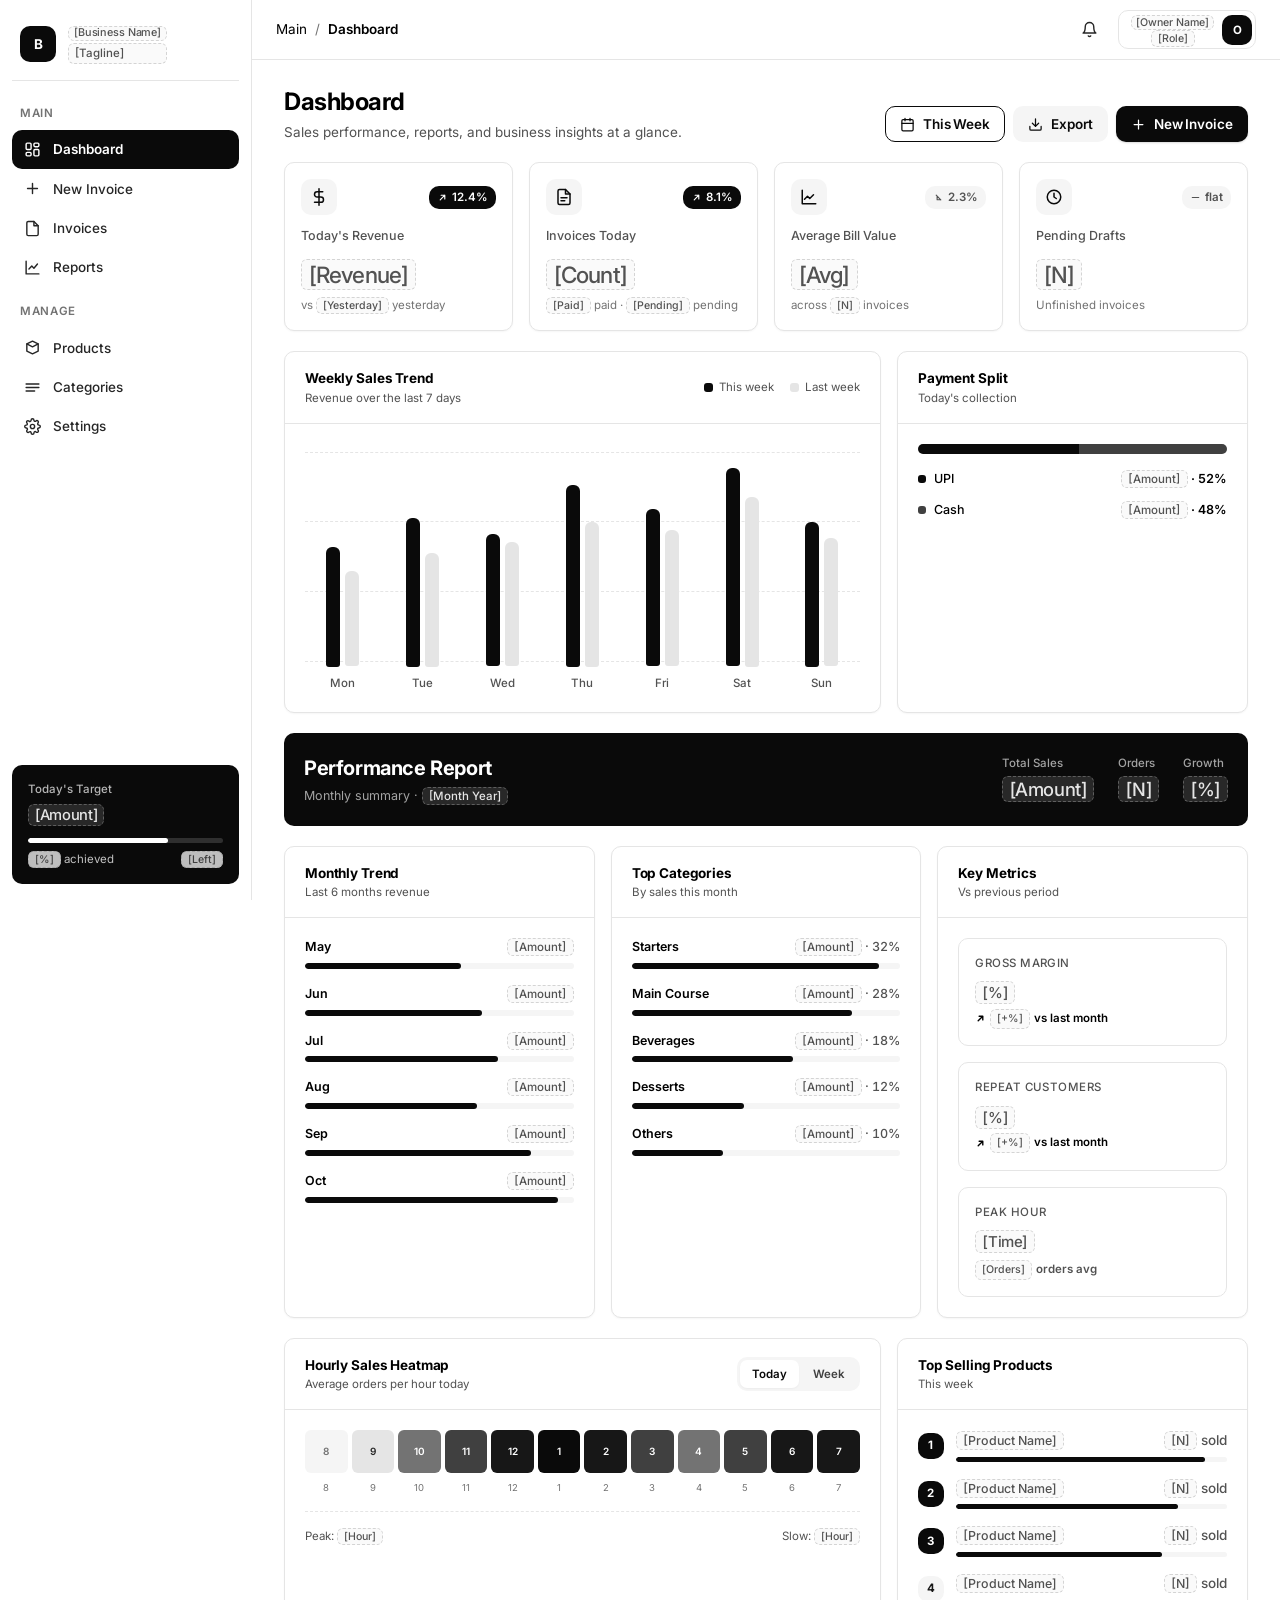
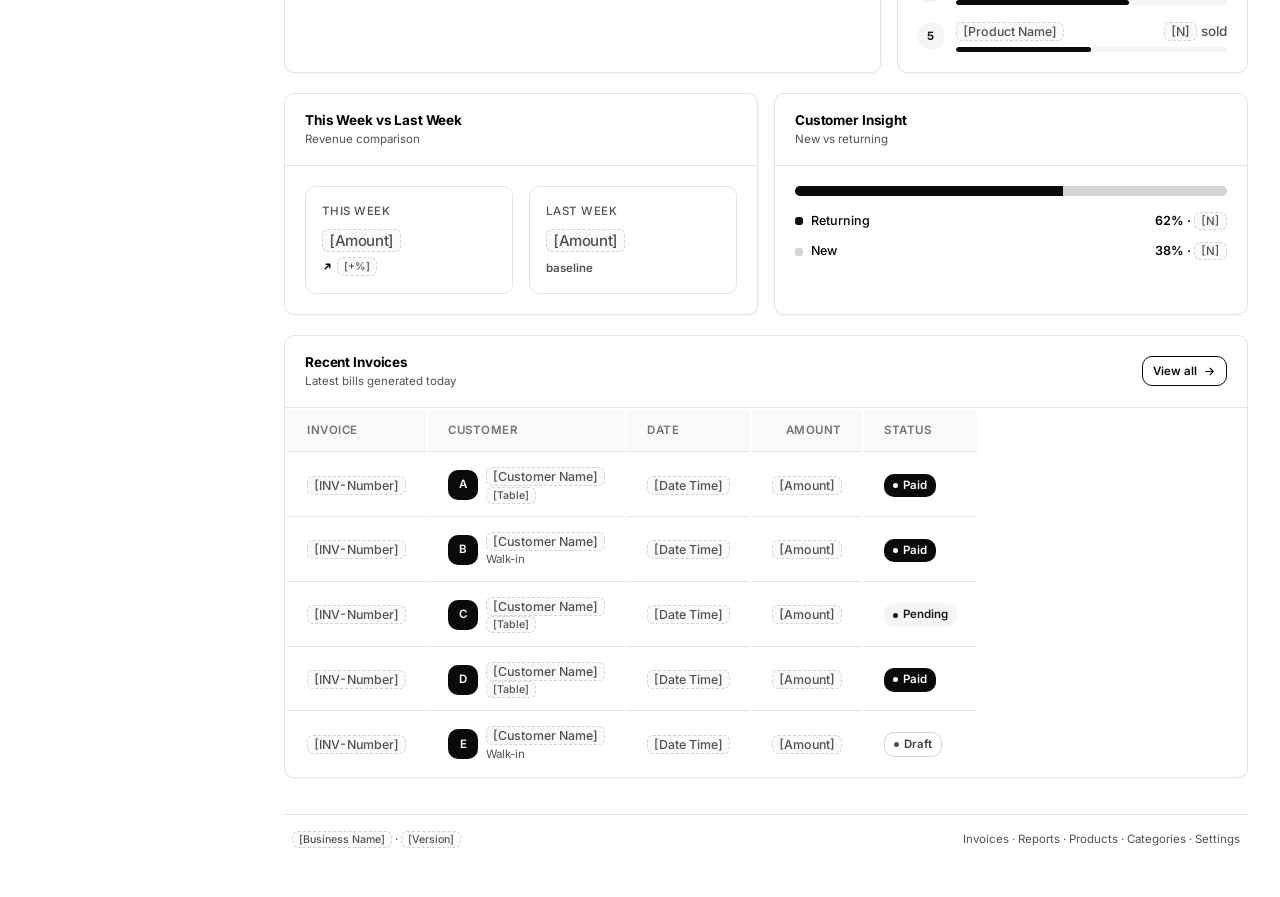
==== index.html @ fd9e8cb3 "Update index.html" ====
<!DOCTYPE html>
<html lang="en">
<head>
  <meta charset="UTF-8" />
  <meta name="viewport" content="width=device-width, initial-scale=1.0" />
  <meta name="theme-color" content="#ffffff" />
  <title>Dashboard | Restaurant Billing</title>

  <link rel="preconnect" href="https://fonts.googleapis.com" />
  <link rel="preconnect" href="https://fonts.gstatic.com" crossorigin />
  <link
    href="https://fonts.googleapis.com/css2?family=Inter:wght@400;500;600;700;800&display=swap"
    rel="stylesheet"
  />
  <link rel="stylesheet" href="style.css" />
</head>
<body>
<div class="app">

  <!-- SIDEBAR -->
  <aside class="sidebar" id="sidebar">
    <div class="brand">
      <div class="brand-mark">B</div>
      <div class="brand-text">
        <h1><span class="ph">[Business Name]</span></h1>
        <span><span class="ph">[Tagline]</span></span>
      </div>
    </div>

    <div class="nav-section">Main</div>

    <a class="nav-item active" aria-current="page" href="index.html">
      <svg viewBox="0 0 24 24" fill="none" stroke="currentColor"
        stroke-width="2" stroke-linecap="round" stroke-linejoin="round">
        <rect x="3" y="3" width="7" height="9" rx="1.5"/>
        <rect x="14" y="3" width="7" height="5" rx="1.5"/>
        <rect x="14" y="12" width="7" height="9" rx="1.5"/>
        <rect x="3" y="16" width="7" height="5" rx="1.5"/>
      </svg>
      Dashboard
    </a>

    <a class="nav-item" href="new-invoice.html">
      <svg viewBox="0 0 24 24" fill="none" stroke="currentColor"
        stroke-width="2" stroke-linecap="round" stroke-linejoin="round">
        <path d="M12 5v14M5 12h14"/>
      </svg>
      New Invoice
    </a>

    <a class="nav-item" href="invoices.html">
      <svg viewBox="0 0 24 24" fill="none" stroke="currentColor"
        stroke-width="2" stroke-linecap="round" stroke-linejoin="round">
        <path d="M14 2H6a2 2 0 0 0-2 2v16a2 2 0 0 0 2 2h12a2 2 0 0 0 2-2V8z"/>
        <path d="M14 2v6h6"/>
      </svg>
      Invoices
    </a>

    <a class="nav-item" href="reports.html">
      <svg viewBox="0 0 24 24" fill="none" stroke="currentColor"
        stroke-width="2" stroke-linecap="round" stroke-linejoin="round">
        <path d="M3 3v18h18"/>
        <path d="M7 14l4-4 3 3 5-6"/>
      </svg>
      Reports
    </a>

    <div class="nav-section">Manage</div>

    <a class="nav-item" href="products.html">
      <svg viewBox="0 0 24 24" fill="none" stroke="currentColor"
        stroke-width="2" stroke-linecap="round" stroke-linejoin="round">
        <path d="M20 7l-8-4-8 4 8 4 8-4z"/>
        <path d="M4 7v10l8 4 8-4V7"/>
      </svg>
      Products
    </a>

    <a class="nav-item" href="categories.html">
      <svg viewBox="0 0 24 24" fill="none" stroke="currentColor"
        stroke-width="2" stroke-linecap="round" stroke-linejoin="round">
        <path d="M3 7h18M3 12h18M3 17h12"/>
      </svg>
      Categories
    </a>

    <a class="nav-item" href="settings.html">
      <svg viewBox="0 0 24 24" fill="none" stroke="currentColor"
        stroke-width="2" stroke-linecap="round" stroke-linejoin="round">
        <circle cx="12" cy="12" r="3"/>
        <path d="M19.4 15a1.65 1.65 0 0 0 .33 1.82l.06.06a2 2 0 1 1-2.83 2.83l-.06-.06a1.65 1.65 0 0 0-1.82-.33 1.65 1.65 0 0 0-1 1.51V21a2 2 0 1 1-4 0v-.09a1.65 1.65 0 0 0-1-1.51 1.65 1.65 0 0 0-1.82.33l-.06.06a2 2 0 1 1-2.83-2.83l.06-.06a1.65 1.65 0 0 0 .33-1.82 1.65 1.65 0 0 0-1.51-1H3a2 2 0 1 1 0-4h.09a1.65 1.65 0 0 0 1.51-1 1.65 1.65 0 0 0-.33-1.82l-.06-.06a2 2 0 1 1 2.83-2.83l.06.06a1.65 1.65 0 0 0 1.82.33h.09a1.65 1.65 0 0 0 1-1.51V3a2 2 0 1 1 4 0v.09a1.65 1.65 0 0 0 1 1.51 1.65 1.65 0 0 0 1.82-.33l.06-.06a2 2 0 1 1 2.83 2.83l.06.06a1.65 1.65 0 0 0-.33 1.82v.09a1.65 1.65 0 0 0 1.51 1H21a2 2 0 1 1 0 4h-.09a1.65 1.65 0 0 0-1.51 1z"/>
      </svg>
      Settings
    </a>

    <div class="sidebar-footer">
      <div class="target-card">
        <div class="label">Today's Target</div>
        <div class="value"><span class="ph">[Amount]</span></div>
        <div class="target-track">
          <div class="target-fill"></div>
        </div>
        <div class="target-meta">
          <span><span class="ph">[%]</span> achieved</span>
          <span><span class="ph">[Left]</span></span>
        </div>
      </div>
    </div>
  </aside>

  <div class="overlay" id="overlay"></div>

  <!-- MAIN -->
  <div class="main">

    <!-- TOPBAR -->
    <header class="topbar">
      <button class="menu-btn" id="menuBtn" aria-label="Open menu">
        <svg viewBox="0 0 24 24" fill="none" stroke="currentColor"
          stroke-width="2" stroke-linecap="round">
          <path d="M3 6h18M3 12h18M3 18h18"/>
        </svg>
      </button>

      <div class="crumbs">
        <span>Main</span>
        <span class="sep">/</span>
        <span class="current">Dashboard</span>
      </div>

      <div class="topbar-right">
        <button class="btn-icon" aria-label="Notifications">
          <svg viewBox="0 0 24 24" fill="none" stroke="currentColor"
            stroke-width="2" stroke-linecap="round" stroke-linejoin="round">
            <path d="M18 8A6 6 0 0 0 6 8c0 7-3 9-3 9h18s-3-2-3-9"/>
            <path d="M13.7 21a2 2 0 0 1-3.4 0"/>
          </svg>
        </button>

        <button class="profile">
          <div>
            <div class="name"><span class="ph">[Owner Name]</span></div>
            <div class="role"><span class="ph">[Role]</span></div>
          </div>
          <div class="avatar">O</div>
        </button>
      </div>
    </header>

    <main class="content">

      <!-- PAGE HEADING -->
      <div class="page-head">
        <div>
          <h2>Dashboard</h2>
          <p>Sales performance, reports, and business insights at a glance.</p>
        </div>

        <div class="page-actions">
          <button class="btn btn-outline" type="button">
            <svg viewBox="0 0 24 24" fill="none" stroke="currentColor"
              stroke-width="2" stroke-linecap="round" stroke-linejoin="round">
              <rect x="3" y="4" width="18" height="18" rx="2"/>
              <path d="M16 2v4M8 2v4M3 10h18"/>
            </svg>
            This Week
          </button>

          <button class="btn btn-soft" type="button">
            <svg viewBox="0 0 24 24" fill="none" stroke="currentColor"
              stroke-width="2" stroke-linecap="round" stroke-linejoin="round">
              <path d="M21 15v4a2 2 0 0 1-2 2H5a2 2 0 0 1-2-2v-4"/>
              <path d="M7 10l5 5 5-5M12 15V3"/>
            </svg>
            Export
          </button>

          <a class="btn btn-primary" href="new-invoice.html">
            <svg viewBox="0 0 24 24" fill="none" stroke="currentColor"
              stroke-width="2" stroke-linecap="round" stroke-linejoin="round">
              <path d="M12 5v14M5 12h14"/>
            </svg>
            New Invoice
          </a>
        </div>
      </div>

      <!-- KPI CARDS -->
      <section class="kpis">

        <div class="kpi">
          <div class="kpi-top">
            <div class="kpi-icon">
              <svg viewBox="0 0 24 24" fill="none" stroke="currentColor"
                stroke-width="2" stroke-linecap="round" stroke-linejoin="round">
                <path d="M12 1v22M17 5H9.5a3.5 3.5 0 0 0 0 7h5a3.5 3.5 0 0 1 0 7H6"/>
              </svg>
            </div>
            <span class="kpi-trend up">
              <svg viewBox="0 0 24 24" fill="none" stroke="currentColor"
                stroke-width="2.5" stroke-linecap="round" stroke-linejoin="round">
                <path d="M7 17L17 7M9 7h8v8"/>
              </svg>
              12.4%
            </span>
          </div>
          <div class="kpi-label">Today's Revenue</div>
          <div class="kpi-value"><span class="ph">[Revenue]</span></div>
          <div class="kpi-sub">vs <span class="ph">[Yesterday]</span> yesterday</div>
        </div>

        <div class="kpi">
          <div class="kpi-top">
            <div class="kpi-icon">
              <svg viewBox="0 0 24 24" fill="none" stroke="currentColor"
                stroke-width="2" stroke-linecap="round" stroke-linejoin="round">
                <path d="M14 2H6a2 2 0 0 0-2 2v16a2 2 0 0 0 2 2h12a2 2 0 0 0 2-2V8z"/>
                <path d="M14 2v6h6M8 13h8M8 17h5"/>
              </svg>
            </div>
            <span class="kpi-trend up">
              <svg viewBox="0 0 24 24" fill="none" stroke="currentColor"
                stroke-width="2.5" stroke-linecap="round" stroke-linejoin="round">
                <path d="M7 17L17 7M9 7h8v8"/>
              </svg>
              8.1%
            </span>
          </div>
          <div class="kpi-label">Invoices Today</div>
          <div class="kpi-value"><span class="ph">[Count]</span></div>
          <div class="kpi-sub">
            <span class="ph">[Paid]</span> paid ·
            <span class="ph">[Pending]</span> pending
          </div>
        </div>

        <div class="kpi">
          <div class="kpi-top">
            <div class="kpi-icon">
              <svg viewBox="0 0 24 24" fill="none" stroke="currentColor"
                stroke-width="2" stroke-linecap="round" stroke-linejoin="round">
                <path d="M3 3v18h18"/>
                <path d="M18 9l-5 5-3-3-4 4"/>
              </svg>
            </div>
            <span class="kpi-trend down">
              <svg viewBox="0 0 24 24" fill="none" stroke="currentColor"
                stroke-width="2.5" stroke-linecap="round" stroke-linejoin="round">
                <path d="M7 7l10 10M17 17H9v-8"/>
              </svg>
              2.3%
            </span>
          </div>
          <div class="kpi-label">Average Bill Value</div>
          <div class="kpi-value"><span class="ph">[Avg]</span></div>
          <div class="kpi-sub">across <span class="ph">[N]</span> invoices</div>
        </div>

        <div class="kpi">
          <div class="kpi-top">
            <div class="kpi-icon">
              <svg viewBox="0 0 24 24" fill="none" stroke="currentColor"
                stroke-width="2" stroke-linecap="round" stroke-linejoin="round">
                <circle cx="12" cy="12" r="9"/>
                <path d="M12 7v5l3 2"/>
              </svg>
            </div>
            <span class="kpi-trend flat">
              <svg viewBox="0 0 24 24" fill="none" stroke="currentColor"
                stroke-width="2.5" stroke-linecap="round" stroke-linejoin="round">
                <path d="M5 12h14"/>
              </svg>
              flat
            </span>
          </div>
          <div class="kpi-label">Pending Drafts</div>
          <div class="kpi-value"><span class="ph">[N]</span></div>
          <div class="kpi-sub">Unfinished invoices</div>
        </div>

      </section>

      <!-- WEEKLY SALES AND PAYMENT SPLIT -->
      <section class="row-2">

        <div class="card">
          <div class="card-head">
            <div>
              <h3>Weekly Sales Trend</h3>
              <p>Revenue over the last 7 days</p>
            </div>
            <div class="chart-legend">
              <span class="legend-dot cur"><i></i> This week</span>
              <span class="legend-dot prev"><i></i> Last week</span>
            </div>
          </div>

          <div class="card-body">
            <div class="chart">
              <div class="chart-grid">
                <span></span><span></span><span></span><span></span>
              </div>

              <div class="chart-col">
                <div class="chart-bars">
                  <div class="bar" style="height:58%" data-tip="Mon · [amount]"></div>
                  <div class="bar prev" style="height:46%" data-tip="Mon · [amount]"></div>
                </div>
                <div class="chart-day">Mon</div>
              </div>

              <div class="chart-col">
                <div class="chart-bars">
                  <div class="bar" style="height:72%" data-tip="Tue · [amount]"></div>
                  <div class="bar prev" style="height:55%" data-tip="Tue · [amount]"></div>
                </div>
                <div class="chart-day">Tue</div>
              </div>

              <div class="chart-col">
                <div class="chart-bars">
                  <div class="bar" style="height:64%" data-tip="Wed · [amount]"></div>
                  <div class="bar prev" style="height:60%" data-tip="Wed · [amount]"></div>
                </div>
                <div class="chart-day">Wed</div>
              </div>

              <div class="chart-col">
                <div class="chart-bars">
                  <div class="bar" style="height:88%" data-tip="Thu · [amount]"></div>
                  <div class="bar prev" style="height:70%" data-tip="Thu · [amount]"></div>
                </div>
                <div class="chart-day">Thu</div>
              </div>

              <div class="chart-col">
                <div class="chart-bars">
                  <div class="bar" style="height:76%" data-tip="Fri · [amount]"></div>
                  <div class="bar prev" style="height:66%" data-tip="Fri · [amount]"></div>
                </div>
                <div class="chart-day">Fri</div>
              </div>

              <div class="chart-col">
                <div class="chart-bars">
                  <div class="bar" style="height:96%" data-tip="Sat · [amount]"></div>
                  <div class="bar prev" style="height:82%" data-tip="Sat · [amount]"></div>
                </div>
                <div class="chart-day">Sat</div>
              </div>

              <div class="chart-col">
                <div class="chart-bars">
                  <div class="bar" style="height:70%" data-tip="Sun · [amount]"></div>
                  <div class="bar prev" style="height:62%" data-tip="Sun · [amount]"></div>
                </div>
                <div class="chart-day">Sun</div>
              </div>
            </div>
          </div>
        </div>

        <div class="card">
          <div class="card-head">
            <div>
              <h3>Payment Split</h3>
              <p>Today's collection</p>
            </div>
          </div>

          <div class="card-body">
            <div class="split-bar">
              <div class="split-seg s1" style="width:52%"></div>
              <div class="split-seg s2" style="width:48%"></div>
            </div>

            <div class="split-legend">
              <div class="split-legend-item">
                <div class="sl-left">
                  <span class="sl-dot s1"></span>
                  <span class="sl-name">UPI</span>
                </div>
                <span class="sl-val"><span class="ph">[Amount]</span> · 52%</span>
              </div>

              <div class="split-legend-item">
                <div class="sl-left">
                  <span class="sl-dot s2"></span>
                  <span class="sl-name">Cash</span>
                </div>
                <span class="sl-val"><span class="ph">[Amount]</span> · 48%</span>
              </div>
            </div>
          </div>
        </div>

      </section>

      <!-- PERFORMANCE REPORT -->
      <section class="report-hero">
        <div class="rh-text">
          <h3>Performance Report</h3>
          <p>
            Monthly summary ·
            <span class="ph"
              style="background:rgba(255,255,255,0.12);color:#E5E5E5;border-color:rgba(255,255,255,0.25);">
              [Month Year]
            </span>
          </p>
        </div>

        <div class="rh-stats">
          <div class="rh-stat">
            <div class="rs-label">Total Sales</div>
            <div class="rs-value"><span class="ph">[Amount]</span></div>
          </div>
          <div class="rh-stat">
            <div class="rs-label">Orders</div>
            <div class="rs-value"><span class="ph">[N]</span></div>
          </div>
          <div class="rh-stat">
            <div class="rs-label">Growth</div>
            <div class="rs-value"><span class="ph">[%]</span></div>
          </div>
        </div>
      </section>

      <!-- REPORTS AND ANALYTICS -->
      <section class="row-3">

        <!-- Monthly Trend -->
        <div class="card">
          <div class="card-head">
            <div>
              <h3>Monthly Trend</h3>
              <p>Last 6 months revenue</p>
            </div>
          </div>

          <div class="card-body">
            <div class="cat-list">
              <div class="cat-item">
                <div class="cat-row">
                  <span class="cat-name">May</span>
                  <span class="cat-val"><span class="ph">[Amount]</span></span>
                </div>
                <div class="cat-track"><div class="cat-fill" style="width:58%"></div></div>
              </div>

              <div class="cat-item">
                <div class="cat-row">
                  <span class="cat-name">Jun</span>
                  <span class="cat-val"><span class="ph">[Amount]</span></span>
                </div>
                <div class="cat-track"><div class="cat-fill" style="width:66%"></div></div>
              </div>

              <div class="cat-item">
                <div class="cat-row">
                  <span class="cat-name">Jul</span>
                  <span class="cat-val"><span class="ph">[Amount]</span></span>
                </div>
                <div class="cat-track"><div class="cat-fill" style="width:72%"></div></div>
              </div>

              <div class="cat-item">
                <div class="cat-row">
                  <span class="cat-name">Aug</span>
                  <span class="cat-val"><span class="ph">[Amount]</span></span>
                </div>
                <div class="cat-track"><div class="cat-fill" style="width:64%"></div></div>
              </div>

              <div class="cat-item">
                <div class="cat-row">
                  <span class="cat-name">Sep</span>
                  <span class="cat-val"><span class="ph">[Amount]</span></span>
                </div>
                <div class="cat-track"><div class="cat-fill" style="width:84%"></div></div>
              </div>

              <div class="cat-item">
                <div class="cat-row">
                  <span class="cat-name">Oct</span>
                  <span class="cat-val"><span class="ph">[Amount]</span></span>
                </div>
                <div class="cat-track"><div class="cat-fill" style="width:94%"></div></div>
              </div>
            </div>
          </div>
        </div>

        <!-- Top Categories -->
        <div class="card">
          <div class="card-head">
            <div>
              <h3>Top Categories</h3>
              <p>By sales this month</p>
            </div>
          </div>

          <div class="card-body">
            <div class="cat-list">
              <div class="cat-item">
                <div class="cat-row">
                  <span class="cat-name">Starters</span>
                  <span class="cat-val"><span class="ph">[Amount]</span> · 32%</span>
                </div>
                <div class="cat-track"><div class="cat-fill" style="width:92%"></div></div>
              </div>

              <div class="cat-item">
                <div class="cat-row">
                  <span class="cat-name">Main Course</span>
                  <span class="cat-val"><span class="ph">[Amount]</span> · 28%</span>
                </div>
                <div class="cat-track"><div class="cat-fill" style="width:82%"></div></div>
              </div>

              <div class="cat-item">
                <div class="cat-row">
                  <span class="cat-name">Beverages</span>
                  <span class="cat-val"><span class="ph">[Amount]</span> · 18%</span>
                </div>
                <div class="cat-track"><div class="cat-fill" style="width:60%"></div></div>
              </div>

              <div class="cat-item">
                <div class="cat-row">
                  <span class="cat-name">Desserts</span>
                  <span class="cat-val"><span class="ph">[Amount]</span> · 12%</span>
                </div>
                <div class="cat-track"><div class="cat-fill" style="width:42%"></div></div>
              </div>

              <div class="cat-item">
                <div class="cat-row">
                  <span class="cat-name">Others</span>
                  <span class="cat-val"><span class="ph">[Amount]</span> · 10%</span>
                </div>
                <div class="cat-track"><div class="cat-fill" style="width:34%"></div></div>
              </div>
            </div>
          </div>
        </div>

        <!-- Key Metrics -->
        <div class="card">
          <div class="card-head">
            <div>
              <h3>Key Metrics</h3>
              <p>Vs previous period</p>
            </div>
          </div>

          <div class="card-body">
            <div class="metric-grid" style="grid-template-columns: 1fr;">

              <div class="metric">
                <div class="metric-label">Gross Margin</div>
                <div class="metric-value"><span class="ph">[%]</span></div>
                <div class="metric-delta up">
                  <svg viewBox="0 0 24 24" fill="none" stroke="currentColor"
                    stroke-width="3" stroke-linecap="round" stroke-linejoin="round">
                    <path d="M7 17L17 7M9 7h8v8"/>
                  </svg>
                  <span class="ph">[+%]</span> vs last month
                </div>
              </div>

              <div class="metric">
                <div class="metric-label">Repeat Customers</div>
                <div class="metric-value"><span class="ph">[%]</span></div>
                <div class="metric-delta up">
                  <svg viewBox="0 0 24 24" fill="none" stroke="currentColor"
                    stroke-width="3" stroke-linecap="round" stroke-linejoin="round">
                    <path d="M7 17L17 7M9 7h8v8"/>
                  </svg>
                  <span class="ph">[+%]</span> vs last month
                </div>
              </div>

              <div class="metric">
                <div class="metric-label">Peak Hour</div>
                <div class="metric-value"><span class="ph">[Time]</span></div>
                <div class="metric-delta">
                  <span class="ph">[Orders]</span> orders avg
                </div>
              </div>

            </div>
          </div>
        </div>

      </section>

      <!-- HOURLY HEATMAP AND TOP PRODUCTS -->
      <section class="row-2">

        <div class="card">
          <div class="card-head">
            <div>
              <h3>Hourly Sales Heatmap</h3>
              <p>Average orders per hour today</p>
            </div>
            <div class="report-tabs">
              <button class="report-tab active" type="button">Today</button>
              <button class="report-tab" type="button">Week</button>
            </div>
          </div>

          <div class="card-body">
            <div class="hourly">
              <div class="hour-cell" title="8 AM">8</div>
              <div class="hour-cell level-1" title="9 AM">9</div>
              <div class="hour-cell level-2" title="10 AM">10</div>
              <div class="hour-cell level-3" title="11 AM">11</div>
              <div class="hour-cell level-4" title="12 PM">12</div>
              <div class="hour-cell level-5" title="1 PM">1</div>
              <div class="hour-cell level-4" title="2 PM">2</div>
              <div class="hour-cell level-3" title="3 PM">3</div>
              <div class="hour-cell level-2" title="4 PM">4</div>
              <div class="hour-cell level-3" title="5 PM">5</div>
              <div class="hour-cell level-4" title="6 PM">6</div>
              <div class="hour-cell level-4" title="7 PM">7</div>
            </div>

            <div class="hour-labels">
              <span>8</span><span>9</span><span>10</span><span>11</span>
              <span>12</span><span>1</span><span>2</span><span>3</span>
              <span>4</span><span>5</span><span>6</span><span>7</span>
            </div>

            <div style="margin-top: var(--space-4); padding-top: var(--space-4); border-top: 1px dashed var(--border); display: flex; justify-content: space-between; align-items: center; font-size: var(--fs-xs); color: var(--text-muted);">
              <span>Peak: <strong style="color: var(--text);"><span class="ph">[Hour]</span></strong></span>
              <span>Slow: <strong style="color: var(--text);"><span class="ph">[Hour]</span></strong></span>
            </div>
          </div>
        </div>

        <div class="card">
          <div class="card-head">
            <div>
              <h3>Top Selling Products</h3>
              <p>This week</p>
            </div>
          </div>

          <div class="card-body">
            <div class="prod-list">

              <div class="prod-item">
                <div class="prod-rank top">1</div>
                <div class="prod-info">
                  <div class="p-name">
                    <span><span class="ph">[Product Name]</span></span>
                    <span><span class="ph">[N]</span> sold</span>
                  </div>
                  <div class="prod-track"><div class="prod-fill" style="width:92%"></div></div>
                </div>
              </div>

              <div class="prod-item">
                <div class="prod-rank top">2</div>
                <div class="prod-info">
                  <div class="p-name">
                    <span><span class="ph">[Product Name]</span></span>
                    <span><span class="ph">[N]</span> sold</span>
                  </div>
                  <div class="prod-track"><div class="prod-fill" style="width:82%"></div></div>
                </div>
              </div>

              <div class="prod-item">
                <div class="prod-rank top">3</div>
                <div class="prod-info">
                  <div class="p-name">
                    <span><span class="ph">[Product Name]</span></span>
                    <span><span class="ph">[N]</span> sold</span>
                  </div>
                  <div class="prod-track"><div class="prod-fill" style="width:76%"></div></div>
                </div>
              </div>

              <div class="prod-item">
                <div class="prod-rank">4</div>
                <div class="prod-info">
                  <div class="p-name">
                    <span><span class="ph">[Product Name]</span></span>
                    <span><span class="ph">[N]</span> sold</span>
                  </div>
                  <div class="prod-track"><div class="prod-fill" style="width:64%"></div></div>
                </div>
              </div>

              <div class="prod-item">
                <div class="prod-rank">5</div>
                <div class="prod-info">
                  <div class="p-name">
                    <span><span class="ph">[Product Name]</span></span>
                    <span><span class="ph">[N]</span> sold</span>
                  </div>
                  <div class="prod-track"><div class="prod-fill" style="width:50%"></div></div>
                </div>
              </div>

            </div>
          </div>
        </div>

      </section>

      <!-- WEEKLY COMPARISON AND CUSTOMER INSIGHT -->
      <section class="row-2-even">

        <div class="card">
          <div class="card-head">
            <div>
              <h3>This Week vs Last Week</h3>
              <p>Revenue comparison</p>
            </div>
          </div>

          <div class="card-body">
            <div class="metric-grid">
              <div class="metric">
                <div class="metric-label">This Week</div>
                <div class="metric-value"><span class="ph">[Amount]</span></div>
                <div class="metric-delta up">
                  <svg viewBox="0 0 24 24" fill="none" stroke="currentColor"
                    stroke-width="3" stroke-linecap="round" stroke-linejoin="round">
                    <path d="M7 17L17 7M9 7h8v8"/>
                  </svg>
                  <span class="ph">[+%]</span>
                </div>
              </div>

              <div class="metric">
                <div class="metric-label">Last Week</div>
                <div class="metric-value"><span class="ph">[Amount]</span></div>
                <div class="metric-delta">baseline</div>
              </div>
            </div>
          </div>
        </div>

        <div class="card">
          <div class="card-head">
            <div>
              <h3>Customer Insight</h3>
              <p>New vs returning</p>
            </div>
          </div>

          <div class="card-body">
            <div class="split-bar">
              <div class="split-seg s1" style="width:62%"></div>
              <div class="split-seg s3" style="width:38%"></div>
            </div>

            <div class="split-legend">
              <div class="split-legend-item">
                <div class="sl-left">
                  <span class="sl-dot s1"></span>
                  <span class="sl-name">Returning</span>
                </div>
                <span class="sl-val">62% · <span class="ph">[N]</span></span>
              </div>

              <div class="split-legend-item">
                <div class="sl-left">
                  <span class="sl-dot s3"></span>
                  <span class="sl-name">New</span>
                </div>
                <span class="sl-val">38% · <span class="ph">[N]</span></span>
              </div>
            </div>
          </div>
        </div>

      </section>

      <!-- RECENT INVOICES -->
      <section class="card">
        <div class="card-head">
          <div>
            <h3>Recent Invoices</h3>
            <p>Latest bills generated today</p>
          </div>

          <a class="btn btn-outline btn-sm" href="invoices.html">
            View all
            <svg viewBox="0 0 24 24" fill="none" stroke="currentColor"
              stroke-width="2" stroke-linecap="round" stroke-linejoin="round">
              <path d="M5 12h14M13 6l6 6-6 6"/>
            </svg>
          </a>
        </div>

        <div class="table-wrap">
          <table class="inv-table">
            <thead>
              <tr>
                <th>Invoice</th>
                <th>Customer</th>
                <th>Date</th>
                <th style="text-align:right;">Amount</th>
                <th>Status</th>
              </tr>
            </thead>

            <tbody>
              <tr>
                <td class="mono"><span class="ph">[INV-Number]</span></td>
                <td>
                  <div class="cust">
                    <div class="cust-avatar">A</div>
                    <div>
                      <div class="cust-name"><span class="ph">[Customer Name]</span></div>
                      <div class="cust-sub"><span class="ph">[Table]</span></div>
                    </div>
                  </div>
                </td>
                <td><span class="ph">[Date Time]</span></td>
                <td class="num"><span class="ph">[Amount]</span></td>
                <td><span class="pill paid">Paid</span></td>
              </tr>

              <tr>
                <td class="mono"><span class="ph">[INV-Number]</span></td>
                <td>
                  <div class="cust">
                    <div class="cust-avatar">B</div>
                    <div>
                      <div class="cust-name"><span class="ph">[Customer Name]</span></div>
                      <div class="cust-sub">Walk-in</div>
                    </div>
                  </div>
                </td>
                <td><span class="ph">[Date Time]</span></td>
                <td class="num"><span class="ph">[Amount]</span></td>
                <td><span class="pill paid">Paid</span></td>
              </tr>

              <tr>
                <td class="mono"><span class="ph">[INV-Number]</span></td>
                <td>
                  <div class="cust">
                    <div class="cust-avatar">C</div>
                    <div>
                      <div class="cust-name"><span class="ph">[Customer Name]</span></div>
                      <div class="cust-sub"><span class="ph">[Table]</span></div>
                    </div>
                  </div>
                </td>
                <td><span class="ph">[Date Time]</span></td>
                <td class="num"><span class="ph">[Amount]</span></td>
                <td><span class="pill pending">Pending</span></td>
              </tr>

              <tr>
                <td class="mono"><span class="ph">[INV-Number]</span></td>
                <td>
                  <div class="cust">
                    <div class="cust-avatar">D</div>
                    <div>
                      <div class="cust-name"><span class="ph">[Customer Name]</span></div>
                      <div class="cust-sub"><span class="ph">[Table]</span></div>
                    </div>
                  </div>
                </td>
                <td><span class="ph">[Date Time]</span></td>
                <td class="num"><span class="ph">[Amount]</span></td>
                <td><span class="pill paid">Paid</span></td>
              </tr>

              <tr>
                <td class="mono"><span class="ph">[INV-Number]</span></td>
                <td>
                  <div class="cust">
                    <div class="cust-avatar">E</div>
                    <div>
                      <div class="cust-name"><span class="ph">[Customer Name]</span></div>
                      <div class="cust-sub">Walk-in</div>
                    </div>
                  </div>
                </td>
                <td><span class="ph">[Date Time]</span></td>
                <td class="num"><span class="ph">[Amount]</span></td>
                <td><span class="pill draft">Draft</span></td>
              </tr>
            </tbody>
          </table>
        </div>
      </section>

      <!-- FOOTER -->
      <footer class="page-footer">
        <span>
          <span class="ph">[Business Name]</span> ·
          <span class="ph">[Version]</span>
        </span>
        <span>
          <a href="invoices.html">Invoices</a> ·
          <a href="reports.html">Reports</a> ·
          <a href="products.html">Products</a> ·
          <a href="categories.html">Categories</a> ·
          <a href="settings.html">Settings</a>
        </span>
      </footer>

    </main>
  </div>
</div>

<!-- Shared responsive shell + page-specific dashboard logic -->
<script src="script.js" defer></script>
<script src="js/dashboard.js" defer></script>
</body>
</html>
---- style.css ----
/* ============================================================
   ROOT — UNIVERSAL DESIGN SYSTEM
   Locked dashboard styling
   ============================================================ */
:root {
  --radius: 10px;

  /* Black scale */
  --black-950: #000000;
  --black-900: #0A0A0A;
  --black-800: #171717;
  --black-700: #262626;
  --black-600: #404040;
  --black-500: #525252;
  --black-400: #737373;
  --black-300: #D4D4D4;
  --black-200: #E5E5E5;
  --black-100: #F5F5F5;
  --black-50: #FAFAFA;
  --white: #FFFFFF;

  --bg: var(--white);
  --surface: var(--white);
  --surface-2: var(--black-50);
  --surface-3: var(--black-100);
  --text: #000000;
  --text-strong: #000000;
  --text-body: #0A0A0A;
  --text-muted: #525252;
  --text-subtle: #737373;
  --border: var(--black-200);
  --border-strong: var(--black-300);

  --ph-color: #525252;
  --ph-bg: var(--black-50);
  --ph-border: var(--black-300);

  --shadow-xs: 0 1px 2px rgba(0,0,0,0.04);
  --shadow-sm: 0 1px 3px rgba(0,0,0,0.06), 0 1px 2px rgba(0,0,0,0.04);
  --shadow-md: 0 4px 12px rgba(0,0,0,0.06), 0 2px 4px rgba(0,0,0,0.04);
  --shadow-lg: 0 10px 32px rgba(0,0,0,0.08), 0 2px 8px rgba(0,0,0,0.04);

  --space-1: 4px;
  --space-2: 8px;
  --space-3: 12px;
  --space-4: 16px;
  --space-5: 20px;
  --space-6: 24px;
  --space-8: 32px;

  --font: 'Inter', -apple-system, BlinkMacSystemFont, 'Segoe UI', Roboto, sans-serif;
  --fs-xs: 11.5px;
  --fs-sm: 12.5px;
  --fs-md: 13.5px;
  --fs-base: 14px;
  --fs-lg: 16px;
  --fs-xl: 20px;
  --fs-2xl: 24px;
  --fs-3xl: 30px;

  --fw-regular: 400;
  --fw-medium: 500;
  --fw-semibold: 600;
  --fw-bold: 700;
  --fw-extrabold: 800;

  --sidebar-w: 252px;
  --topbar-h: 60px;
  --container-max: 1440px;
  --transition: 0.15s ease;

  --z-sidebar: 40;
  --z-topbar: 30;
  --z-overlay: 35;
}

/* ============================================================
   RESET AND BASE
   ============================================================ */
*, *::before, *::after {
  box-sizing: border-box;
  margin: 0;
  padding: 0;
}

html,
body {
  height: 100%;
}

body {
  font-family: var(--font);
  background: var(--bg);
  color: var(--text);
  font-size: var(--fs-base);
  line-height: 1.5;
  -webkit-font-smoothing: antialiased;
  -moz-osx-font-smoothing: grayscale;
  font-style: normal;
}

button,
input,
select,
textarea {
  font-family: inherit;
  font-size: inherit;
  color: inherit;
  font-style: normal;
}

button {
  border: none;
  background: none;
  cursor: pointer;
}

a {
  color: inherit;
  text-decoration: none;
}

svg {
  display: block;
  flex-shrink: 0;
}

* {
  font-style: normal;
}

::-webkit-scrollbar {
  width: 10px;
  height: 10px;
}

::-webkit-scrollbar-thumb {
  background: var(--black-300);
  border-radius: var(--radius);
  border: 3px solid var(--bg);
}

.ph {
  display: inline;
  padding: 1px 6px;
  border-radius: 6px;
  background: var(--ph-bg);
  color: var(--ph-color);
  font-weight: var(--fw-medium);
  font-size: 0.92em;
  white-space: nowrap;
  border: 1px dashed var(--ph-border);
  font-style: normal;
}

/* ============================================================
   BUTTONS
   ============================================================ */
.btn {
  display: inline-flex;
  align-items: center;
  justify-content: center;
  gap: var(--space-2);
  height: 36px;
  padding: 0 14px;
  border-radius: var(--radius);
  font-size: var(--fs-md);
  font-weight: var(--fw-semibold);
  letter-spacing: -0.005em;
  white-space: nowrap;
  transition: background var(--transition), color var(--transition),
    border-color var(--transition), box-shadow var(--transition),
    transform var(--transition);
  border: 1px solid transparent;
}

.btn:active {
  transform: translateY(1px);
}

.btn svg {
  width: 15px;
  height: 15px;
}

.btn-primary {
  background: var(--black-900);
  color: var(--white);
  box-shadow: 0 1px 2px rgba(0,0,0,0.15);
}

.btn-primary:hover {
  background: var(--black-950);
  box-shadow: 0 2px 6px rgba(0,0,0,0.20);
}

.btn-secondary {
  background: var(--black-800);
  color: var(--white);
  box-shadow: 0 1px 2px rgba(0,0,0,0.12);
}

.btn-secondary:hover {
  background: var(--black-900);
  box-shadow: 0 2px 6px rgba(0,0,0,0.18);
}

.btn-outline {
  background: var(--white);
  color: var(--black-900);
  border: 1px solid var(--black-900);
}

.btn-outline:hover {
  background: var(--black-900);
  color: var(--white);
}

.btn-soft {
  background: var(--black-100);
  color: var(--black-900);
}

.btn-soft:hover {
  background: var(--black-200);
}

.btn-ghost {
  background: transparent;
  color: var(--black-700);
}

.btn-ghost:hover {
  background: var(--black-100);
  color: var(--black-900);
}

.btn-sm {
  height: 30px;
  padding: 0 10px;
  font-size: var(--fs-xs);
  gap: 6px;
}

.btn-sm svg {
  width: 13px;
  height: 13px;
}

.btn-icon {
  width: 34px;
  height: 34px;
  padding: 0;
  border-radius: var(--radius);
  display: inline-flex;
  align-items: center;
  justify-content: center;
  color: var(--black-700);
  transition: background var(--transition), color var(--transition);
}

.btn-icon:hover {
  background: var(--black-100);
  color: var(--black-900);
}

.btn-icon svg {
  width: 17px;
  height: 17px;
}

/* ============================================================
   APP SHELL
   ============================================================ */
.app {
  display: flex;
  min-height: 100vh;
}

.sidebar {
  width: var(--sidebar-w);
  flex-shrink: 0;
  background: var(--white);
  border-right: 1px solid var(--border);
  padding: var(--space-4) var(--space-3);
  position: fixed;
  inset: 0 auto 0 0;
  display: flex;
  flex-direction: column;
  z-index: var(--z-sidebar);
  overflow-y: auto;
}

.brand {
  display: flex;
  align-items: center;
  gap: var(--space-3);
  padding: var(--space-2) var(--space-2) var(--space-4);
  margin-bottom: var(--space-2);
  border-bottom: 1px solid var(--border);
}

.brand-mark {
  width: 36px;
  height: 36px;
  border-radius: var(--radius);
  background: var(--black-900);
  display: grid;
  place-items: center;
  color: var(--white);
  font-weight: var(--fw-bold);
  font-size: var(--fs-md);
  flex-shrink: 0;
}

.brand-text h1 {
  font-size: var(--fs-md);
  font-weight: var(--fw-bold);
  letter-spacing: -0.01em;
  line-height: 1.2;
}

.brand-text h1 .ph {
  font-size: 0.8em;
  padding: 0 5px;
}

.brand-text span {
  font-size: var(--fs-xs);
  color: var(--text-muted);
  font-weight: var(--fw-medium);
  display: block;
  margin-top: 2px;
}

.nav-section {
  font-size: var(--fs-xs);
  font-weight: var(--fw-semibold);
  letter-spacing: 0.06em;
  text-transform: uppercase;
  color: var(--text-subtle);
  padding: var(--space-4) var(--space-2) var(--space-2);
}

.nav-item {
  display: flex;
  align-items: center;
  gap: var(--space-3);
  padding: 9px var(--space-3);
  border-radius: var(--radius);
  color: var(--black-700);
  font-weight: var(--fw-medium);
  font-size: var(--fs-md);
  margin-bottom: 1px;
  transition: background var(--transition), color var(--transition);
}

.nav-item svg {
  width: 17px;
  height: 17px;
}

.nav-item:hover {
  background: var(--black-50);
  color: var(--black-900);
}

.nav-item.active {
  background: var(--black-900);
  color: var(--white);
  font-weight: var(--fw-semibold);
}

.sidebar-footer {
  margin-top: auto;
  padding-top: var(--space-4);
}

.target-card {
  background: var(--black-900);
  border-radius: var(--radius);
  padding: var(--space-4);
  color: var(--white);
}

.target-card .label {
  font-size: var(--fs-xs);
  opacity: 0.70;
  font-weight: var(--fw-medium);
}

.target-card .value {
  font-size: var(--fs-lg);
  font-weight: var(--fw-bold);
  margin: 3px 0 var(--space-3);
  letter-spacing: -0.02em;
}

.target-card .value .ph {
  background: rgba(255,255,255,0.12);
  color: #E5E5E5;
  border-color: rgba(255,255,255,0.25);
}

.target-track {
  height: 5px;
  background: rgba(255,255,255,0.15);
  border-radius: var(--radius);
  overflow: hidden;
}

.target-fill {
  height: 100%;
  width: 72%;
  background: var(--white);
  border-radius: var(--radius);
}

.target-meta {
  display: flex;
  justify-content: space-between;
  font-size: var(--fs-xs);
  opacity: 0.75;
  margin-top: var(--space-2);
}

.main {
  flex: 1;
  margin-left: var(--sidebar-w);
  display: flex;
  flex-direction: column;
  min-width: 0;
}

/* ============================================================
   TOPBAR
   ============================================================ */
.topbar {
  height: var(--topbar-h);
  background: rgba(255,255,255,0.94);
  backdrop-filter: saturate(180%) blur(10px);
  -webkit-backdrop-filter: saturate(180%) blur(10px);
  border-bottom: 1px solid var(--border);
  display: flex;
  align-items: center;
  gap: var(--space-4);
  padding: 0 var(--space-6);
  position: sticky;
  top: 0;
  z-index: var(--z-topbar);
}

.menu-btn {
  display: none;
  width: 34px;
  height: 34px;
  border-radius: var(--radius);
  align-items: center;
  justify-content: center;
  color: var(--text);
}

.menu-btn:hover {
  background: var(--black-100);
}

.crumbs {
  display: flex;
  align-items: center;
  gap: var(--space-2);
  font-size: var(--fs-md);
}

.crumbs .sep {
  color: var(--text-subtle);
}

.crumbs .current {
  font-weight: var(--fw-semibold);
}

.topbar-right {
  margin-left: auto;
  display: flex;
  align-items: center;
  gap: var(--space-1);
}

.profile {
  display: flex;
  align-items: center;
  gap: var(--space-2);
  padding: 3px 3px 3px var(--space-3);
  margin-left: var(--space-2);
  border-radius: var(--radius);
  border: 1px solid var(--border);
  transition: background var(--transition);
}

.profile:hover {
  background: var(--black-50);
}

.profile .name {
  font-size: var(--fs-sm);
  font-weight: var(--fw-semibold);
  line-height: 1.2;
}

.profile .name .ph {
  font-size: 0.85em;
  padding: 0 4px;
}

.profile .role {
  font-size: var(--fs-xs);
  color: var(--text-muted);
  margin-top: 1px;
}

.avatar {
  width: 30px;
  height: 30px;
  border-radius: var(--radius);
  background: var(--black-900);
  color: var(--white);
  display: grid;
  place-items: center;
  font-weight: var(--fw-bold);
  font-size: var(--fs-xs);
  flex-shrink: 0;
}

/* ============================================================
   CONTENT AND PAGE HEAD
   ============================================================ */
.content {
  padding: var(--space-6) var(--space-8) var(--space-8);
  display: flex;
  flex-direction: column;
  gap: var(--space-5);
  max-width: var(--container-max);
  width: 100%;
}

.page-head {
  display: flex;
  align-items: flex-end;
  justify-content: space-between;
  gap: var(--space-5);
  flex-wrap: wrap;
}

.page-head h2 {
  font-size: var(--fs-2xl);
  font-weight: var(--fw-bold);
  letter-spacing: -0.02em;
  color: var(--text);
}

.page-head p {
  color: var(--text-muted);
  font-size: var(--fs-md);
  margin-top: 2px;
}

.page-actions {
  display: flex;
  align-items: center;
  gap: var(--space-2);
}

/* ============================================================
   KPI CARDS
   ============================================================ */
.kpis {
  display: grid;
  grid-template-columns: repeat(4, 1fr);
  gap: var(--space-4);
}

.kpi {
  background: var(--surface);
  border: 1px solid var(--border);
  border-radius: var(--radius);
  padding: var(--space-4);
  box-shadow: var(--shadow-xs);
  transition: box-shadow var(--transition), border-color var(--transition);
}

.kpi:hover {
  box-shadow: var(--shadow-md);
  border-color: var(--border-strong);
}

.kpi-top {
  display: flex;
  align-items: center;
  justify-content: space-between;
  margin-bottom: var(--space-3);
}

.kpi-icon {
  width: 36px;
  height: 36px;
  border-radius: var(--radius);
  display: grid;
  place-items: center;
  background: var(--black-100);
  color: var(--black-900);
}

.kpi-icon svg {
  width: 18px;
  height: 18px;
}

.kpi-trend {
  display: inline-flex;
  align-items: center;
  gap: 4px;
  font-size: var(--fs-xs);
  font-weight: var(--fw-semibold);
  padding: 3px 8px;
  border-radius: var(--radius);
  background: var(--black-100);
  color: var(--black-800);
}

.kpi-trend svg {
  width: 11px;
  height: 11px;
}

.kpi-trend.up {
  background: var(--black-900);
  color: var(--white);
}

.kpi-trend.down {
  background: var(--black-100);
  color: var(--black-500);
}

.kpi-trend.flat {
  background: var(--black-100);
  color: var(--black-500);
}

.kpi-label {
  font-size: var(--fs-sm);
  color: var(--text-muted);
  font-weight: var(--fw-medium);
}

.kpi-value {
  font-size: var(--fs-3xl);
  font-weight: var(--fw-bold);
  letter-spacing: -0.03em;
  margin: 4px 0 2px;
  font-variant-numeric: tabular-nums;
  color: var(--text);
}

.kpi-value .ph {
  font-size: 0.75em;
}

.kpi-sub {
  font-size: var(--fs-xs);
  color: var(--text-subtle);
}

/* ============================================================
   CARDS AND GRID LAYOUTS
   ============================================================ */
.card {
  background: var(--surface);
  border: 1px solid var(--border);
  border-radius: var(--radius);
  box-shadow: var(--shadow-xs);
  overflow: hidden;
}

.card-head {
  display: flex;
  align-items: center;
  justify-content: space-between;
  gap: var(--space-3);
  padding: var(--space-4) var(--space-5);
  border-bottom: 1px solid var(--border);
  flex-wrap: wrap;
}

.card-head h3 {
  font-size: var(--fs-md);
  font-weight: var(--fw-bold);
  letter-spacing: -0.01em;
  color: var(--text);
}

.card-head p {
  font-size: var(--fs-xs);
  color: var(--text-muted);
  margin-top: 1px;
}

.card-body {
  padding: var(--space-5);
}

.row-2 {
  display: grid;
  grid-template-columns: 1.7fr 1fr;
  gap: var(--space-4);
}

.row-2-even {
  display: grid;
  grid-template-columns: 1fr 1fr;
  gap: var(--space-4);
}

.row-3 {
  display: grid;
  grid-template-columns: repeat(3, 1fr);
  gap: var(--space-4);
}

/* ============================================================
   CHART — CSS BARS
   ============================================================ */
.chart-legend {
  display: flex;
  align-items: center;
  gap: var(--space-4);
  font-size: var(--fs-xs);
  color: var(--text-muted);
}

.legend-dot {
  display: inline-flex;
  align-items: center;
  gap: 6px;
}

.legend-dot i {
  width: 9px;
  height: 9px;
  border-radius: 3px;
  display: inline-block;
}

.legend-dot.cur i {
  background: var(--black-900);
}

.legend-dot.prev i {
  background: var(--black-200);
}

.chart {
  position: relative;
  height: 240px;
  display: flex;
  align-items: flex-end;
  justify-content: space-between;
  gap: var(--space-3);
  padding: var(--space-2) var(--space-1) 0;
  margin-top: var(--space-2);
}

.chart-grid {
  position: absolute;
  inset: 0 0 30px 0;
  display: flex;
  flex-direction: column;
  justify-content: space-between;
  pointer-events: none;
}

.chart-grid span {
  border-top: 1px dashed var(--border);
  width: 100%;
}

.chart-col {
  flex: 1;
  display: flex;
  flex-direction: column;
  align-items: center;
  gap: var(--space-2);
  height: 100%;
  position: relative;
}

.chart-bars {
  flex: 1;
  width: 100%;
  display: flex;
  align-items: flex-end;
  justify-content: center;
  gap: 5px;
}

.bar {
  width: 14px;
  border-radius: 6px 6px 3px 3px;
  background: var(--black-900);
  position: relative;
  animation: grow 0.9s cubic-bezier(.2,.8,.2,1) both;
  transform-origin: bottom;
  transition: opacity var(--transition);
  cursor: pointer;
}

.bar.prev {
  background: var(--black-200);
}

.bar:hover {
  opacity: 0.85;
}

.bar:hover::after {
  content: attr(data-tip);
  position: absolute;
  bottom: calc(100% + 8px);
  left: 50%;
  transform: translateX(-50%);
  background: var(--black-900);
  color: var(--white);
  font-size: var(--fs-xs);
  font-weight: var(--fw-semibold);
  padding: 5px 9px;
  border-radius: var(--radius);
  white-space: nowrap;
  box-shadow: var(--shadow-md);
  z-index: 5;
}

.chart-day {
  font-size: var(--fs-xs);
  color: var(--text-muted);
  font-weight: var(--fw-medium);
}

@keyframes grow {
  from {
    transform: scaleY(0);
    opacity: 0;
  }
  to {
    transform: scaleY(1);
    opacity: 1;
  }
}

.chart-col:nth-child(2) .bar {
  animation-delay: 0.05s;
}

.chart-col:nth-child(3) .bar {
  animation-delay: 0.10s;
}

.chart-col:nth-child(4) .bar {
  animation-delay: 0.15s;
}

.chart-col:nth-child(5) .bar {
  animation-delay: 0.20s;
}

.chart-col:nth-child(6) .bar {
  animation-delay: 0.25s;
}

.chart-col:nth-child(7) .bar {
  animation-delay: 0.30s;
}

/* ============================================================
   TOP PRODUCTS / BAR LIST
   ============================================================ */
.prod-list {
  display: flex;
  flex-direction: column;
  gap: var(--space-4);
}

.prod-item {
  display: flex;
  align-items: center;
  gap: var(--space-3);
}

.prod-rank {
  width: 26px;
  height: 26px;
  border-radius: var(--radius);
  background: var(--black-100);
  display: grid;
  place-items: center;
  font-size: var(--fs-xs);
  font-weight: var(--fw-bold);
  color: var(--black-800);
  flex-shrink: 0;
}

.prod-rank.top {
  background: var(--black-900);
  color: var(--white);
}

.prod-info {
  flex: 1;
  min-width: 0;
}

.prod-info .p-name {
  font-weight: var(--fw-semibold);
  font-size: var(--fs-md);
  display: flex;
  justify-content: space-between;
  gap: var(--space-2);
  color: var(--text);
}

.prod-info .p-name span:last-child {
  color: var(--text-muted);
  font-weight: var(--fw-medium);
  font-variant-numeric: tabular-nums;
}

.prod-track {
  height: 5px;
  background: var(--black-100);
  border-radius: var(--radius);
  margin-top: 6px;
  overflow: hidden;
}

.prod-fill {
  height: 100%;
  border-radius: var(--radius);
  background: var(--black-900);
}

/* ============================================================
   REPORT / ANALYTICS SECTION
   ============================================================ */
.report-hero {
  display: flex;
  align-items: center;
  justify-content: space-between;
  gap: var(--space-4);
  padding: var(--space-5);
  background: var(--black-900);
  color: var(--white);
  border-radius: var(--radius);
  flex-wrap: wrap;
}

.report-hero .rh-text h3 {
  font-size: var(--fs-xl);
  font-weight: var(--fw-bold);
  letter-spacing: -0.02em;
  margin-bottom: 4px;
}

.report-hero .rh-text p {
  font-size: var(--fs-sm);
  color: #A3A3A3;
}

.report-hero .rh-stats {
  display: flex;
  gap: var(--space-6);
}

.report-hero .rh-stat .rs-label {
  font-size: var(--fs-xs);
  color: #A3A3A3;
  font-weight: var(--fw-medium);
}

.report-hero .rh-stat .rs-value {
  font-size: var(--fs-xl);
  font-weight: var(--fw-bold);
  letter-spacing: -0.02em;
  margin-top: 2px;
  font-variant-numeric: tabular-nums;
}

.report-hero .rh-stat .rs-value .ph {
  background: rgba(255,255,255,0.12);
  color: #E5E5E5;
  border-color: rgba(255,255,255,0.25);
}

.report-tabs {
  display: inline-flex;
  background: var(--black-100);
  padding: 3px;
  border-radius: var(--radius);
  gap: 2px;
}

.report-tab {
  height: 28px;
  padding: 0 12px;
  border-radius: 7px;
  font-size: var(--fs-xs);
  font-weight: var(--fw-semibold);
  color: var(--black-600);
  transition: background var(--transition), color var(--transition);
}

.report-tab:hover {
  color: var(--black-900);
}

.report-tab.active {
  background: var(--white);
  color: var(--black-900);
  box-shadow: var(--shadow-xs);
}

/* Stat blocks inside cards */
.stat-block {
  display: flex;
  flex-direction: column;
  gap: 4px;
}

.stat-block + .stat-block {
  margin-top: var(--space-4);
  padding-top: var(--space-4);
  border-top: 1px dashed var(--border);
}

.stat-block .sb-label {
  font-size: var(--fs-xs);
  color: var(--text-muted);
  font-weight: var(--fw-medium);
  text-transform: uppercase;
  letter-spacing: 0.04em;
}

.stat-block .sb-value {
  font-size: var(--fs-2xl);
  font-weight: var(--fw-bold);
  letter-spacing: -0.03em;
  color: var(--text);
  font-variant-numeric: tabular-nums;
}

.stat-block .sb-value .ph {
  font-size: 0.7em;
}

.stat-block .sb-sub {
  font-size: var(--fs-xs);
  color: var(--text-muted);
}

/* ============================================================
   CATEGORY BAR LISTS
   ============================================================ */
.cat-list {
  display: flex;
  flex-direction: column;
  gap: var(--space-4);
}

.cat-item {
  display: flex;
  flex-direction: column;
  gap: 6px;
}

.cat-row {
  display: flex;
  justify-content: space-between;
  gap: var(--space-2);
  font-size: var(--fs-sm);
}

.cat-row .cat-name {
  font-weight: var(--fw-semibold);
  color: var(--text);
}

.cat-row .cat-val {
  color: var(--text-muted);
  font-weight: var(--fw-medium);
  font-variant-numeric: tabular-nums;
}

.cat-track {
  height: 6px;
  background: var(--black-100);
  border-radius: var(--radius);
  overflow: hidden;
}

.cat-fill {
  height: 100%;
  border-radius: var(--radius);
  background: var(--black-900);
}

/* ============================================================
   PAYMENT SPLIT
   ============================================================ */
.split-bar {
  display: flex;
  height: 10px;
  border-radius: var(--radius);
  overflow: hidden;
  margin-bottom: var(--space-4);
  background: var(--black-100);
}

.split-seg {
  height: 100%;
  transition: opacity var(--transition);
}

.split-seg:hover {
  opacity: 0.85;
}

.split-seg.s1 {
  background: var(--black-900);
}

.split-seg.s2 {
  background: var(--black-600);
}

.split-seg.s3 {
  background: var(--black-300);
}

.split-legend {
  display: flex;
  flex-direction: column;
  gap: var(--space-3);
}

.split-legend-item {
  display: flex;
  align-items: center;
  justify-content: space-between;
  gap: var(--space-3);
  font-size: var(--fs-sm);
}

.split-legend-item .sl-left {
  display: flex;
  align-items: center;
  gap: var(--space-2);
}

.split-legend-item .sl-dot {
  width: 8px;
  height: 8px;
  border-radius: 3px;
}

.split-legend-item .sl-dot.s1 {
  background: var(--black-900);
}

.split-legend-item .sl-dot.s2 {
  background: var(--black-600);
}

.split-legend-item .sl-dot.s3 {
  background: var(--black-300);
}

.split-legend-item .sl-name {
  font-weight: var(--fw-medium);
  color: var(--text);
}

.split-legend-item .sl-val {
  font-weight: var(--fw-semibold);
  color: var(--text);
  font-variant-numeric: tabular-nums;
}

/* ============================================================
   HOURLY HEATMAP
   ============================================================ */
.hourly {
  display: grid;
  grid-template-columns: repeat(12, 1fr);
  gap: 4px;
}

.hour-cell {
  aspect-ratio: 1;
  border-radius: 6px;
  background: var(--black-100);
  display: flex;
  align-items: center;
  justify-content: center;
  font-size: 10px;
  font-weight: var(--fw-semibold);
  color: var(--text-subtle);
  transition: transform var(--transition);
  cursor: pointer;
  position: relative;
}

.hour-cell:hover {
  transform: scale(1.08);
  z-index: 2;
}

.hour-cell.level-1 {
  background: var(--black-200);
  color: var(--black-700);
}

.hour-cell.level-2 {
  background: var(--black-400);
  color: var(--white);
}

.hour-cell.level-3 {
  background: var(--black-600);
  color: var(--white);
}

.hour-cell.level-4 {
  background: var(--black-800);
  color: var(--white);
}

.hour-cell.level-5 {
  background: var(--black-900);
  color: var(--white);
}

.hour-labels {
  display: grid;
  grid-template-columns: repeat(12, 1fr);
  gap: 4px;
  margin-top: var(--space-2);
  font-size: 9.5px;
  color: var(--text-subtle);
  text-align: center;
}

/* ============================================================
   INVOICE TABLE
   ============================================================ */
.table-wrap {
  overflow-x: auto;
}

.inv-table th {
  text-align: left;
  font-size: var(--fs-xs);
  font-weight: var(--fw-semibold);
  text-transform: uppercase;
  letter-spacing: 0.05em;
  color: var(--text-subtle);
  padding: var(--space-3) var(--space-5);
  background: var(--black-50);
  border-bottom: 1px solid var(--border);
  white-space: nowrap;
}

.inv-table td {
  padding: var(--space-3) var(--space-5);
  border-bottom: 1px solid var(--border);
  font-size: var(--fs-md);
  vertical-align: middle;
  color: var(--text);
}

.inv-table tr:last-child td {
  border-bottom: none;
}

.inv-table tbody tr {
  transition: background var(--transition);
}

.inv-table tbody tr:hover {
  background: var(--black-50);
}

.inv-table .mono {
  font-variant-numeric: tabular-nums;
  font-weight: var(--fw-semibold);
  color: var(--text);
}

.inv-table .num {
  font-variant-numeric: tabular-nums;
  font-weight: var(--fw-semibold);
  color: var(--text);
  text-align: right;
}

.cust {
  display: flex;
  align-items: center;
  gap: var(--space-2);
}

.cust-avatar {
  width: 30px;
  height: 30px;
  border-radius: var(--radius);
  display: grid;
  place-items: center;
  font-size: var(--fs-xs);
  font-weight: var(--fw-semibold);
  color: var(--white);
  background: var(--black-900);
  flex-shrink: 0;
}

.cust-name {
  font-weight: var(--fw-semibold);
  color: var(--text);
}

.cust-sub {
  font-size: var(--fs-xs);
  color: var(--text-muted);
}

.pill {
  display: inline-flex;
  align-items: center;
  gap: 5px;
  padding: 3px 9px;
  border-radius: var(--radius);
  font-size: var(--fs-xs);
  font-weight: var(--fw-semibold);
}

.pill::before {
  content: "";
  width: 5px;
  height: 5px;
  border-radius: 50%;
  background: currentColor;
}

.pill.paid {
  background: var(--black-900);
  color: var(--white);
}

.pill.pending {
  background: var(--black-100);
  color: var(--black-800);
}

.pill.draft {
  background: transparent;
  color: var(--black-600);
  border: 1px solid var(--border-strong);
}

.pill.draft::before {
  background: var(--black-500);
}

.pill.cancelled {
  background: var(--black-100);
  color: var(--black-500);
  text-decoration: line-through;
}

/* ============================================================
   COMPARISON / METRICS
   ============================================================ */
.metric-grid {
  display: grid;
  grid-template-columns: repeat(2, 1fr);
  gap: var(--space-4);
}

.metric {
  padding: var(--space-4);
  border: 1px solid var(--border);
  border-radius: var(--radius);
  background: var(--surface);
}

.metric-label {
  font-size: var(--fs-xs);
  color: var(--text-muted);
  font-weight: var(--fw-medium);
  text-transform: uppercase;
  letter-spacing: 0.04em;
}

.metric-value {
  font-size: var(--fs-xl);
  font-weight: var(--fw-bold);
  letter-spacing: -0.02em;
  margin: 4px 0 2px;
  color: var(--text);
  font-variant-numeric: tabular-nums;
}

.metric-value .ph {
  font-size: 0.75em;
}

.metric-delta {
  font-size: var(--fs-xs);
  font-weight: var(--fw-semibold);
  color: var(--text-muted);
  display: inline-flex;
  align-items: center;
  gap: 4px;
}

.metric-delta svg {
  width: 11px;
  height: 11px;
}

.metric-delta.up {
  color: var(--text);
}

.metric-delta.down {
  color: var(--black-500);
}

/* ============================================================
   FOOTER AND OVERLAY
   ============================================================ */
.page-footer {
  margin-top: var(--space-4);
  padding: var(--space-4) var(--space-2);
  border-top: 1px solid var(--border);
  display: flex;
  justify-content: space-between;
  align-items: center;
  font-size: var(--fs-xs);
  color: var(--text-muted);
  flex-wrap: wrap;
  gap: var(--space-2);
}

.page-footer a:hover {
  color: var(--black-900);
}

.overlay {
  position: fixed;
  inset: 0;
  background: rgba(0,0,0,0.35);
  opacity: 0;
  pointer-events: none;
  transition: opacity 0.25s ease;
  z-index: var(--z-overlay);
}

.overlay.show {
  opacity: 1;
  pointer-events: auto;
}

/* ============================================================
   RESPONSIVE DESIGN
   ============================================================ */
@media (max-width: 1180px) {
  .kpis {
    grid-template-columns: repeat(2, 1fr);
  }

  .row-2,
  .row-2-even,
  .row-3 {
    grid-template-columns: 1fr;
  }
}

@media (max-width: 900px) {
  .sidebar {
    transform: translateX(-100%);
    box-shadow: var(--shadow-lg);
    transition: transform 0.25s ease;
  }

  .sidebar.open {
    transform: translateX(0);
  }

  .main {
    margin-left: 0;
  }

  .menu-btn {
    display: inline-flex;
  }

  .content {
    padding: var(--space-4) var(--space-4) var(--space-6);
  }

  .topbar {
    padding: 0 var(--space-4);
    gap: var(--space-2);
  }

  .profile .name,
  .profile .role {
    display: none;
  }

  .profile {
    padding: 3px;
    border: none;
  }

  .report-hero {
    flex-direction: column;
    align-items: flex-start;
  }

  .report-hero .rh-stats {
    width: 100%;
    justify-content: space-between;
    gap: var(--space-3);
  }
}

@media (max-width: 640px) {
  .kpis {
    grid-template-columns: 1fr;
  }

  .page-head {
    flex-direction: column;
    align-items: flex-start;
  }

  .page-actions {
    width: 100%;
    flex-wrap: wrap;
  }

  .page-actions .btn {
    flex: 1;
  }

  .card-head {
    padding: var(--space-4);
  }

  .card-body {
    padding: var(--space-4);
  }

  .chart {
    height: 200px;
  }

  .bar {
    width: 10px;
  }

  .metric-grid {
    grid-template-columns: 1fr;
  }

  .report-hero .rh-stats {
    flex-direction: column;
    gap: var(--space-3);
  }

  .hourly {
    grid-template-columns: repeat(8, 1fr);
  }

  .hour-labels {
    grid-template-columns: repeat(8, 1fr);
  }
}
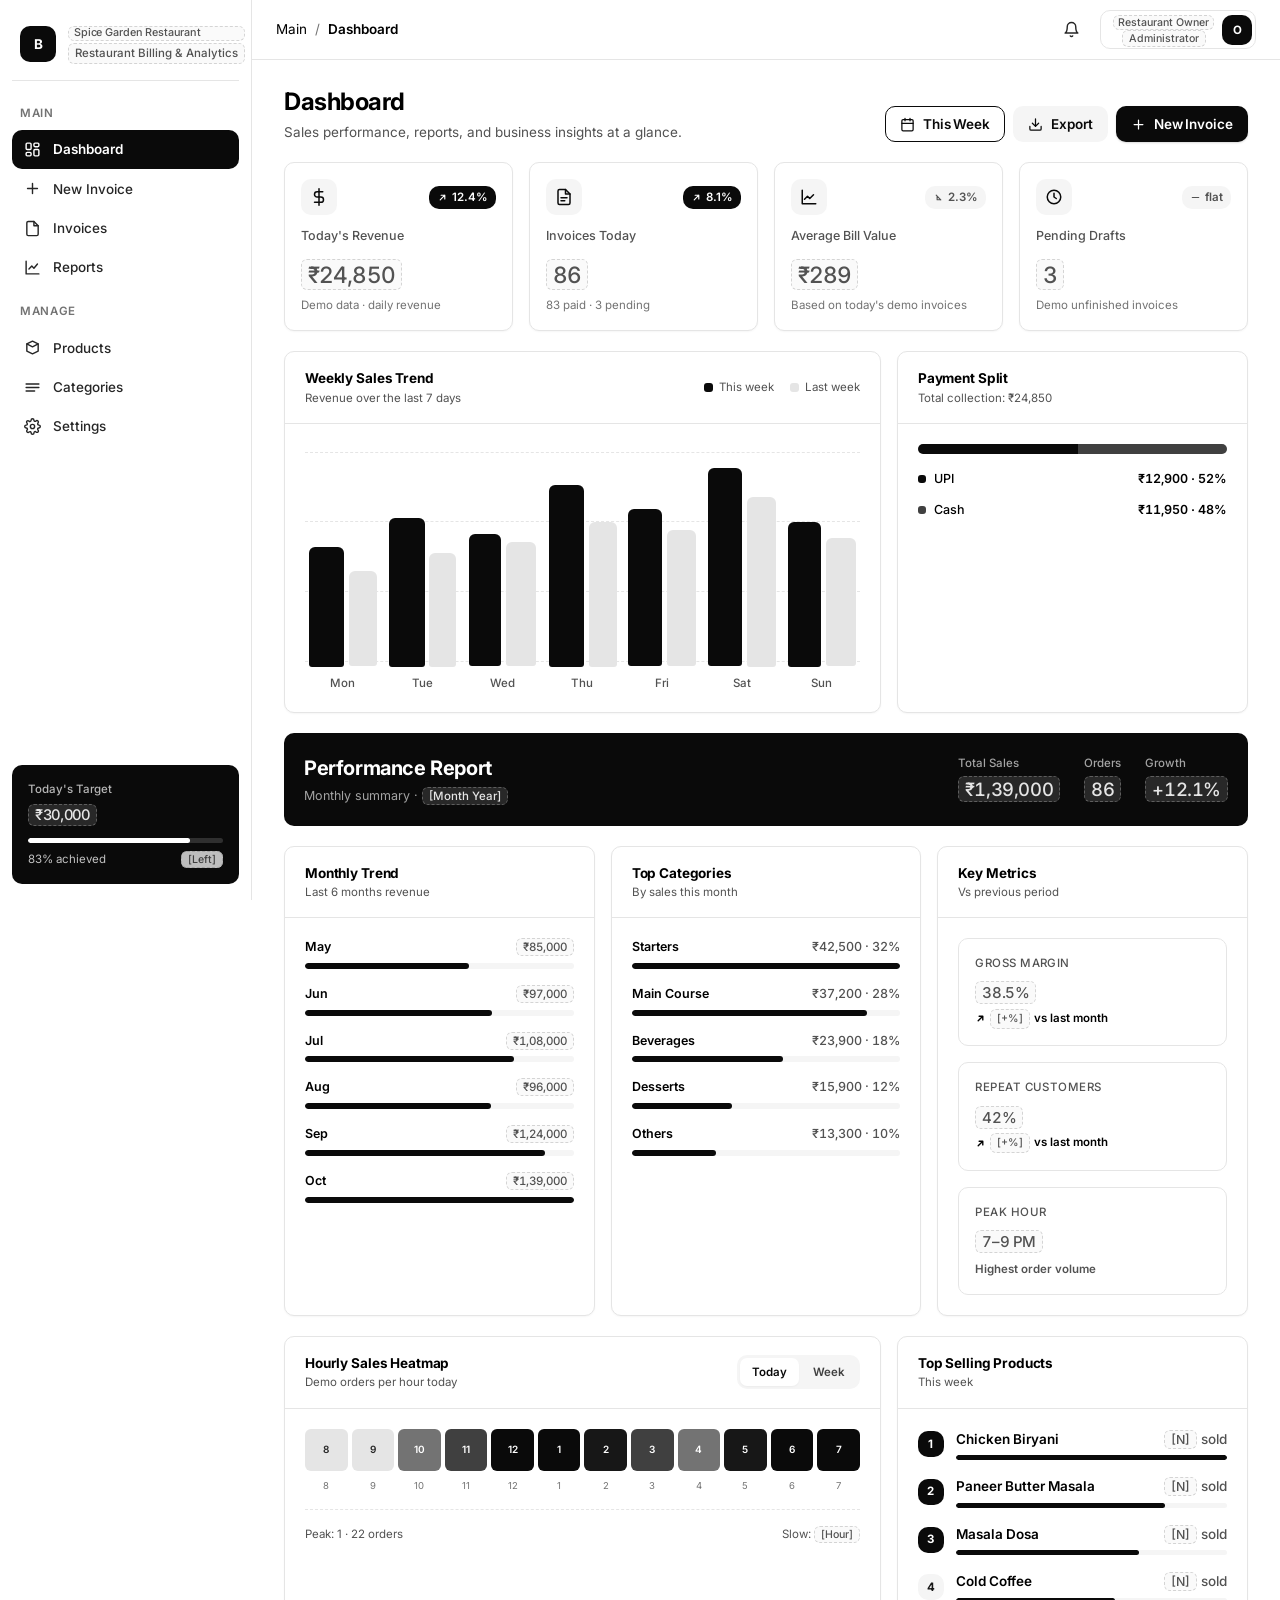
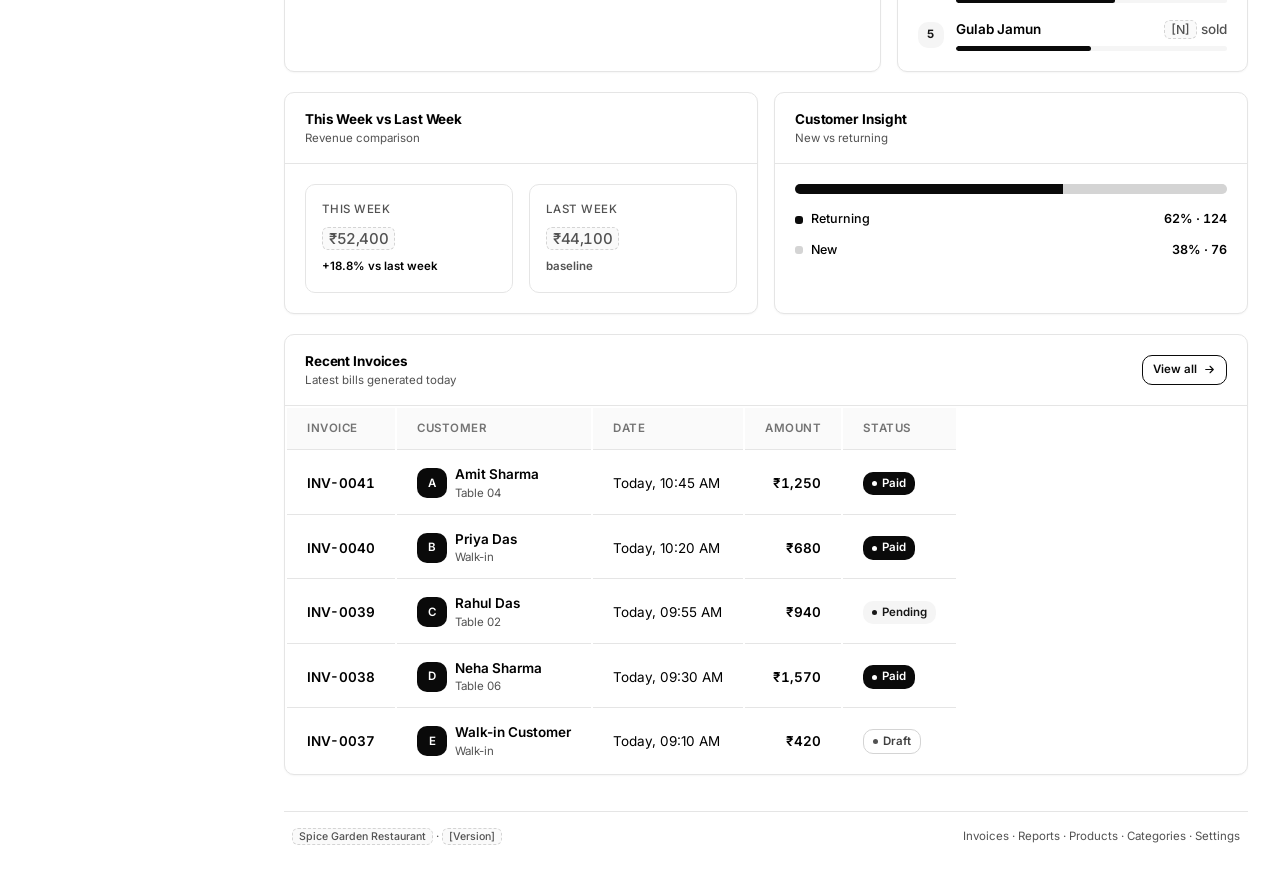
==== commit 63016999: "Update index.html" ====
--- a/index.html
+++ b/index.html
@@ -917,5 +917,6 @@
 <!-- Shared responsive shell + page-specific dashboard logic -->
 <script src="script.js" defer></script>
 <script src="js/dashboard.js" defer></script>
+  <script src="js/firebase-config.js"></script>
 </body>
 </html>
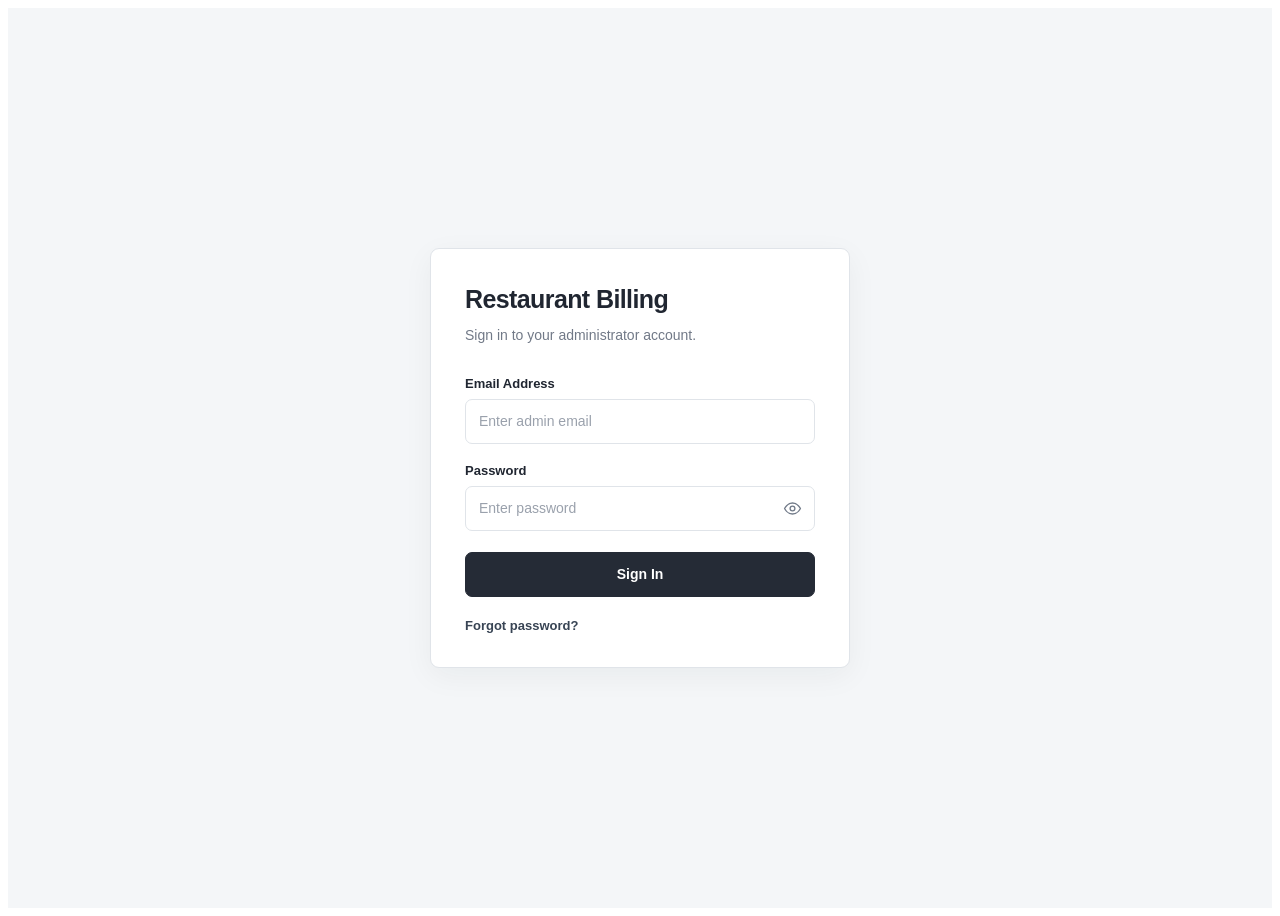
==== commit eed84d2e: "Update index.html" ====
--- a/index.html
+++ b/index.html
@@ -918,5 +918,7 @@
 <script src="script.js" defer></script>
 <script src="js/dashboard.js" defer></script>
   <script src="js/firebase-config.js"></script>
+<script src="js/auth.js"></script>
+<script src="js/guard.js"></script>
 </body>
 </html>
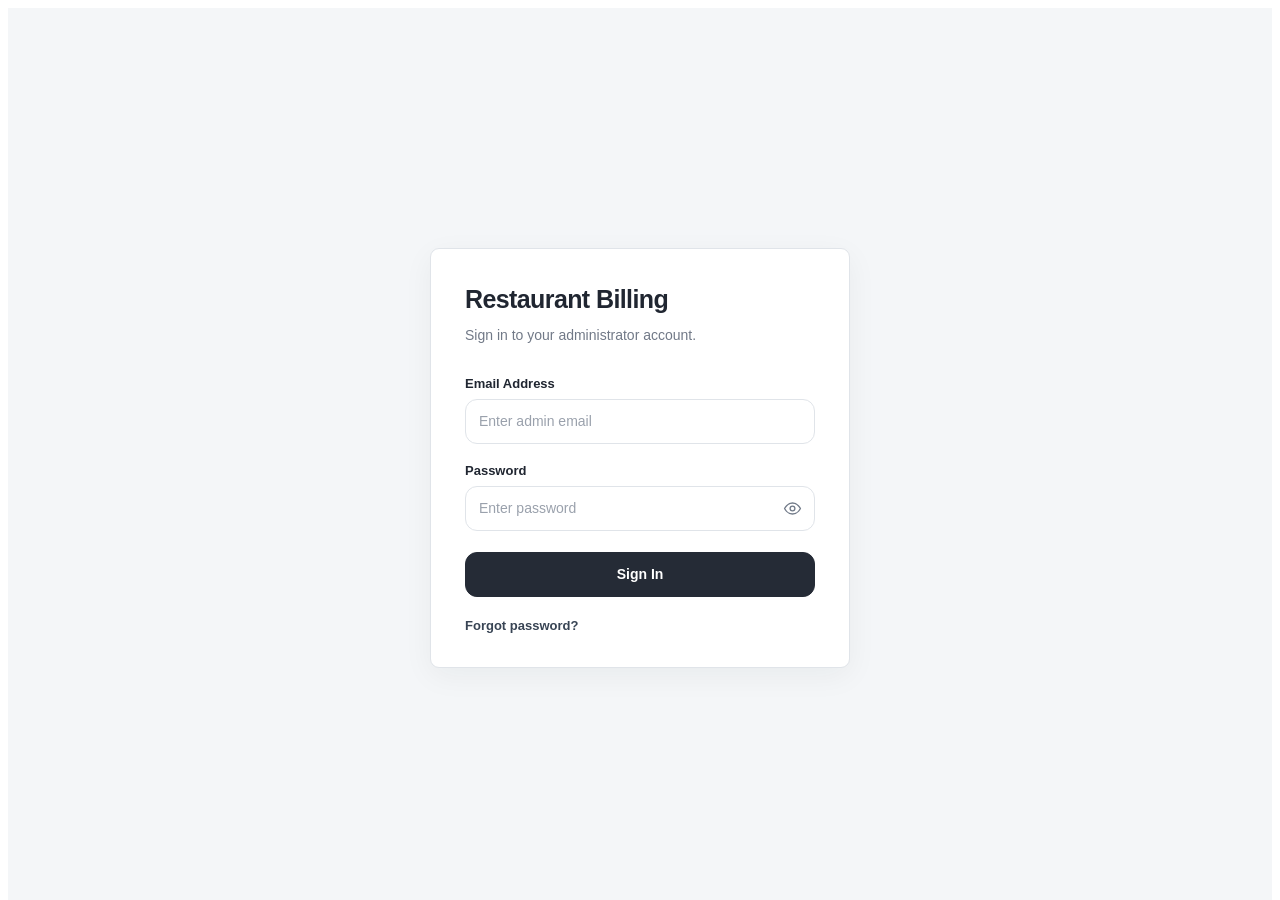
==== commit 6adfe5bb: "Update index.html" ====
--- a/index.html
+++ b/index.html
@@ -920,5 +920,6 @@
   <script src="js/firebase-config.js"></script>
 <script src="js/auth.js"></script>
 <script src="js/guard.js"></script>
+  <script src="js/logout.js"></script>
 </body>
 </html>
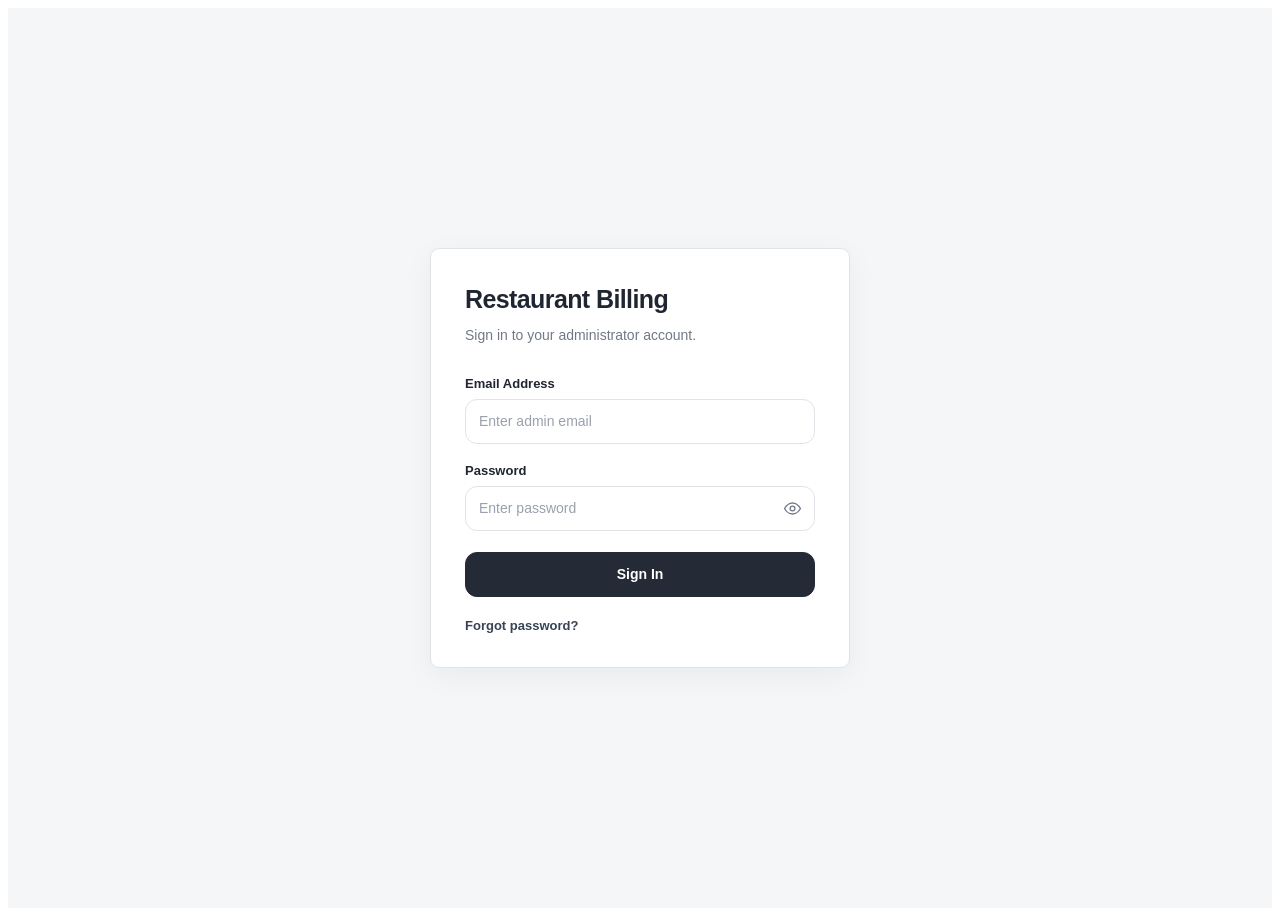
==== commit 8c6ee1ff: "Update index.html" ====
--- a/index.html
+++ b/index.html
@@ -1,26 +1,33 @@
+
 <!DOCTYPE html>
 <html lang="en">
 <head>
-  <meta charset="UTF-8" />
-  <meta name="viewport" content="width=device-width, initial-scale=1.0" />
-  <meta name="theme-color" content="#ffffff" />
+  <meta charset="UTF-8">
+  <meta name="viewport" content="width=device-width, initial-scale=1.0">
+  <meta name="theme-color" content="#ffffff">
+
   <title>Dashboard | Restaurant Billing</title>
 
-  <link rel="preconnect" href="https://fonts.googleapis.com" />
-  <link rel="preconnect" href="https://fonts.gstatic.com" crossorigin />
+  <link rel="preconnect" href="https://fonts.googleapis.com">
+  <link rel="preconnect" href="https://fonts.gstatic.com" crossorigin>
+
   <link
     href="https://fonts.googleapis.com/css2?family=Inter:wght@400;500;600;700;800&display=swap"
     rel="stylesheet"
-  />
-  <link rel="stylesheet" href="style.css" />
+  >
+
+  <link rel="stylesheet" href="style.css">
 </head>
+
 <body>
 <div class="app">
 
   <!-- SIDEBAR -->
   <aside class="sidebar" id="sidebar">
+
     <div class="brand">
       <div class="brand-mark">B</div>
+
       <div class="brand-text">
         <h1><span class="ph">[Business Name]</span></h1>
         <span><span class="ph">[Tagline]</span></span>
@@ -97,16 +104,22 @@
     <div class="sidebar-footer">
       <div class="target-card">
         <div class="label">Today's Target</div>
-        <div class="value"><span class="ph">[Amount]</span></div>
+
+        <div class="value">
+          <span class="ph">[Amount]</span>
+        </div>
+
         <div class="target-track">
           <div class="target-fill"></div>
         </div>
+
         <div class="target-meta">
           <span><span class="ph">[%]</span> achieved</span>
           <span><span class="ph">[Left]</span></span>
         </div>
       </div>
     </div>
+
   </aside>
 
   <div class="overlay" id="overlay"></div>
@@ -116,7 +129,13 @@
 
     <!-- TOPBAR -->
     <header class="topbar">
-      <button class="menu-btn" id="menuBtn" aria-label="Open menu">
+
+      <button
+        class="menu-btn"
+        id="menuBtn"
+        type="button"
+        aria-label="Open menu"
+      >
         <svg viewBox="0 0 24 24" fill="none" stroke="currentColor"
           stroke-width="2" stroke-linecap="round">
           <path d="M3 6h18M3 12h18M3 18h18"/>
@@ -130,7 +149,8 @@
       </div>
 
       <div class="topbar-right">
-        <button class="btn-icon" aria-label="Notifications">
+
+        <button class="btn-icon" type="button" aria-label="Notifications">
           <svg viewBox="0 0 24 24" fill="none" stroke="currentColor"
             stroke-width="2" stroke-linecap="round" stroke-linejoin="round">
             <path d="M18 8A6 6 0 0 0 6 8c0 7-3 9-3 9h18s-3-2-3-9"/>
@@ -138,27 +158,31 @@
           </svg>
         </button>
 
-        <button class="profile">
+        <button class="profile" type="button">
           <div>
             <div class="name"><span class="ph">[Owner Name]</span></div>
             <div class="role"><span class="ph">[Role]</span></div>
           </div>
+
           <div class="avatar">O</div>
         </button>
+
       </div>
     </header>
 
+    <!-- PAGE CONTENT -->
     <main class="content">
 
       <!-- PAGE HEADING -->
-      <div class="page-head">
+      <section class="page-head">
         <div>
           <h2>Dashboard</h2>
           <p>Sales performance, reports, and business insights at a glance.</p>
         </div>
 
         <div class="page-actions">
-          <button class="btn btn-outline" type="button">
+
+          <button class="btn btn-outline" type="button" id="dashboardDateFilter">
             <svg viewBox="0 0 24 24" fill="none" stroke="currentColor"
               stroke-width="2" stroke-linecap="round" stroke-linejoin="round">
               <rect x="3" y="4" width="18" height="18" rx="2"/>
@@ -167,7 +191,7 @@
             This Week
           </button>
 
-          <button class="btn btn-soft" type="button">
+          <button class="btn btn-soft" type="button" id="exportDashboardBtn">
             <svg viewBox="0 0 24 24" fill="none" stroke="currentColor"
               stroke-width="2" stroke-linecap="round" stroke-linejoin="round">
               <path d="M21 15v4a2 2 0 0 1-2 2H5a2 2 0 0 1-2-2v-4"/>
@@ -183,35 +207,36 @@
             </svg>
             New Invoice
           </a>
-        </div>
-      </div>
+
+        </div>
+      </section>
 
       <!-- KPI CARDS -->
       <section class="kpis">
 
         <div class="kpi">
           <div class="kpi-top">
+
             <div class="kpi-icon">
               <svg viewBox="0 0 24 24" fill="none" stroke="currentColor"
                 stroke-width="2" stroke-linecap="round" stroke-linejoin="round">
                 <path d="M12 1v22M17 5H9.5a3.5 3.5 0 0 0 0 7h5a3.5 3.5 0 0 1 0 7H6"/>
               </svg>
             </div>
-            <span class="kpi-trend up">
-              <svg viewBox="0 0 24 24" fill="none" stroke="currentColor"
-                stroke-width="2.5" stroke-linecap="round" stroke-linejoin="round">
-                <path d="M7 17L17 7M9 7h8v8"/>
-              </svg>
-              12.4%
+
+            <span class="kpi-trend up" id="revenueTrend">
+              <span class="ph">[Trend]</span>
             </span>
           </div>
+
           <div class="kpi-label">Today's Revenue</div>
           <div class="kpi-value"><span class="ph">[Revenue]</span></div>
-          <div class="kpi-sub">vs <span class="ph">[Yesterday]</span> yesterday</div>
+          <div class="kpi-sub">Today's saved invoice revenue</div>
         </div>
 
         <div class="kpi">
           <div class="kpi-top">
+
             <div class="kpi-icon">
               <svg viewBox="0 0 24 24" fill="none" stroke="currentColor"
                 stroke-width="2" stroke-linecap="round" stroke-linejoin="round">
@@ -219,24 +244,23 @@
                 <path d="M14 2v6h6M8 13h8M8 17h5"/>
               </svg>
             </div>
-            <span class="kpi-trend up">
-              <svg viewBox="0 0 24 24" fill="none" stroke="currentColor"
-                stroke-width="2.5" stroke-linecap="round" stroke-linejoin="round">
-                <path d="M7 17L17 7M9 7h8v8"/>
-              </svg>
-              8.1%
+
+            <span class="kpi-trend up" id="invoiceTrend">
+              <span class="ph">[Trend]</span>
             </span>
           </div>
+
           <div class="kpi-label">Invoices Today</div>
           <div class="kpi-value"><span class="ph">[Count]</span></div>
           <div class="kpi-sub">
-            <span class="ph">[Paid]</span> paid ·
-            <span class="ph">[Pending]</span> pending
+            <span class="ph">[Generated]</span> generated ·
+            <span class="ph">[Cancelled]</span> cancelled
           </div>
         </div>
 
         <div class="kpi">
           <div class="kpi-top">
+
             <div class="kpi-icon">
               <svg viewBox="0 0 24 24" fill="none" stroke="currentColor"
                 stroke-width="2" stroke-linecap="round" stroke-linejoin="round">
@@ -244,21 +268,20 @@
                 <path d="M18 9l-5 5-3-3-4 4"/>
               </svg>
             </div>
-            <span class="kpi-trend down">
-              <svg viewBox="0 0 24 24" fill="none" stroke="currentColor"
-                stroke-width="2.5" stroke-linecap="round" stroke-linejoin="round">
-                <path d="M7 7l10 10M17 17H9v-8"/>
-              </svg>
-              2.3%
+
+            <span class="kpi-trend flat">
+              Calculated
             </span>
           </div>
+
           <div class="kpi-label">Average Bill Value</div>
-          <div class="kpi-value"><span class="ph">[Avg]</span></div>
-          <div class="kpi-sub">across <span class="ph">[N]</span> invoices</div>
+          <div class="kpi-value"><span class="ph">[Average]</span></div>
+          <div class="kpi-sub">Based on today's saved invoices</div>
         </div>
 
         <div class="kpi">
           <div class="kpi-top">
+
             <div class="kpi-icon">
               <svg viewBox="0 0 24 24" fill="none" stroke="currentColor"
                 stroke-width="2" stroke-linecap="round" stroke-linejoin="round">
@@ -266,17 +289,13 @@
                 <path d="M12 7v5l3 2"/>
               </svg>
             </div>
-            <span class="kpi-trend flat">
-              <svg viewBox="0 0 24 24" fill="none" stroke="currentColor"
-                stroke-width="2.5" stroke-linecap="round" stroke-linejoin="round">
-                <path d="M5 12h14"/>
-              </svg>
-              flat
-            </span>
-          </div>
+
+            <span class="kpi-trend flat">Current</span>
+          </div>
+
           <div class="kpi-label">Pending Drafts</div>
-          <div class="kpi-value"><span class="ph">[N]</span></div>
-          <div class="kpi-sub">Unfinished invoices</div>
+          <div class="kpi-value"><span class="ph">[Drafts]</span></div>
+          <div class="kpi-sub">Invoices currently marked as drafts</div>
         </div>
 
       </section>
@@ -288,8 +307,9 @@
           <div class="card-head">
             <div>
               <h3>Weekly Sales Trend</h3>
-              <p>Revenue over the last 7 days</p>
-            </div>
+              <p>Revenue over the current and previous week</p>
+            </div>
+
             <div class="chart-legend">
               <span class="legend-dot cur"><i></i> This week</span>
               <span class="legend-dot prev"><i></i> Last week</span>
@@ -298,65 +318,70 @@
 
           <div class="card-body">
             <div class="chart">
+
               <div class="chart-grid">
-                <span></span><span></span><span></span><span></span>
+                <span></span>
+                <span></span>
+                <span></span>
+                <span></span>
               </div>
 
               <div class="chart-col">
                 <div class="chart-bars">
-                  <div class="bar" style="height:58%" data-tip="Mon · [amount]"></div>
-                  <div class="bar prev" style="height:46%" data-tip="Mon · [amount]"></div>
+                  <div class="bar" data-tip="Mon"></div>
+                  <div class="bar prev" data-tip="Mon"></div>
                 </div>
                 <div class="chart-day">Mon</div>
               </div>
 
               <div class="chart-col">
                 <div class="chart-bars">
-                  <div class="bar" style="height:72%" data-tip="Tue · [amount]"></div>
-                  <div class="bar prev" style="height:55%" data-tip="Tue · [amount]"></div>
+                  <div class="bar" data-tip="Tue"></div>
+                  <div class="bar prev" data-tip="Tue"></div>
                 </div>
                 <div class="chart-day">Tue</div>
               </div>
 
               <div class="chart-col">
                 <div class="chart-bars">
-                  <div class="bar" style="height:64%" data-tip="Wed · [amount]"></div>
-                  <div class="bar prev" style="height:60%" data-tip="Wed · [amount]"></div>
+                  <div class="bar" data-tip="Wed"></div>
+                  <div class="bar prev" data-tip="Wed"></div>
                 </div>
                 <div class="chart-day">Wed</div>
               </div>
 
               <div class="chart-col">
                 <div class="chart-bars">
-                  <div class="bar" style="height:88%" data-tip="Thu · [amount]"></div>
-                  <div class="bar prev" style="height:70%" data-tip="Thu · [amount]"></div>
+                  <div class="bar" data-tip="Thu"></div>
+                  <div class="bar prev" data-tip="Thu"></div>
                 </div>
                 <div class="chart-day">Thu</div>
               </div>
 
               <div class="chart-col">
                 <div class="chart-bars">
-                  <div class="bar" style="height:76%" data-tip="Fri · [amount]"></div>
-                  <div class="bar prev" style="height:66%" data-tip="Fri · [amount]"></div>
+                  <div class="bar" data-tip="Fri"></div>
+                  <div class="bar prev" data-tip="Fri"></div>
                 </div>
                 <div class="chart-day">Fri</div>
               </div>
 
               <div class="chart-col">
                 <div class="chart-bars">
-                  <div class="bar" style="height:96%" data-tip="Sat · [amount]"></div>
-                  <div class="bar prev" style="height:82%" data-tip="Sat · [amount]"></div>
+                  <div class="bar" data-tip="Sat"></div>
+                  <div class="bar prev" data-tip="Sat"></div>
                 </div>
                 <div class="chart-day">Sat</div>
               </div>
 
               <div class="chart-col">
                 <div class="chart-bars">
-                  <div class="bar" style="height:70%" data-tip="Sun · [amount]"></div>
-                  <div class="bar prev" style="height:62%" data-tip="Sun · [amount]"></div>
+                  <div class="bar" data-tip="Sun"></div>
+                  <div class="bar prev" data-tip="Sun"></div>
                 </div>
                 <div class="chart-day">Sun</div>
               </div>
+
             </div>
           </div>
         </div>
@@ -365,23 +390,25 @@
           <div class="card-head">
             <div>
               <h3>Payment Split</h3>
-              <p>Today's collection</p>
+              <p>Today's recorded collection</p>
             </div>
           </div>
 
           <div class="card-body">
+
             <div class="split-bar">
-              <div class="split-seg s1" style="width:52%"></div>
-              <div class="split-seg s2" style="width:48%"></div>
+              <div class="split-seg s1" style="width:0%"></div>
+              <div class="split-seg s2" style="width:0%"></div>
             </div>
 
             <div class="split-legend">
+
               <div class="split-legend-item">
                 <div class="sl-left">
                   <span class="sl-dot s1"></span>
                   <span class="sl-name">UPI</span>
                 </div>
-                <span class="sl-val"><span class="ph">[Amount]</span> · 52%</span>
+                <span class="sl-val"><span class="ph">[UPI Amount]</span></span>
               </div>
 
               <div class="split-legend-item">
@@ -389,8 +416,9 @@
                   <span class="sl-dot s2"></span>
                   <span class="sl-name">Cash</span>
                 </div>
-                <span class="sl-val"><span class="ph">[Amount]</span> · 48%</span>
-              </div>
+                <span class="sl-val"><span class="ph">[Cash Amount]</span></span>
+              </div>
+
             </div>
           </div>
         </div>
@@ -399,37 +427,39 @@
 
       <!-- PERFORMANCE REPORT -->
       <section class="report-hero">
+
         <div class="rh-text">
           <h3>Performance Report</h3>
           <p>
             Monthly summary ·
-            <span class="ph"
-              style="background:rgba(255,255,255,0.12);color:#E5E5E5;border-color:rgba(255,255,255,0.25);">
-              [Month Year]
-            </span>
+            <span class="ph">[Month Year]</span>
           </p>
         </div>
 
         <div class="rh-stats">
+
           <div class="rh-stat">
             <div class="rs-label">Total Sales</div>
-            <div class="rs-value"><span class="ph">[Amount]</span></div>
-          </div>
+            <div class="rs-value"><span class="ph">[Sales]</span></div>
+          </div>
+
           <div class="rh-stat">
             <div class="rs-label">Orders</div>
-            <div class="rs-value"><span class="ph">[N]</span></div>
-          </div>
+            <div class="rs-value"><span class="ph">[Orders]</span></div>
+          </div>
+
           <div class="rh-stat">
             <div class="rs-label">Growth</div>
-            <div class="rs-value"><span class="ph">[%]</span></div>
-          </div>
+            <div class="rs-value"><span class="ph">[Growth]</span></div>
+          </div>
+
         </div>
       </section>
 
       <!-- REPORTS AND ANALYTICS -->
       <section class="row-3">
 
-        <!-- Monthly Trend -->
+        <!-- MONTHLY TREND -->
         <div class="card">
           <div class="card-head">
             <div>
@@ -440,58 +470,72 @@
 
           <div class="card-body">
             <div class="cat-list">
-              <div class="cat-item">
-                <div class="cat-row">
-                  <span class="cat-name">May</span>
-                  <span class="cat-val"><span class="ph">[Amount]</span></span>
-                </div>
-                <div class="cat-track"><div class="cat-fill" style="width:58%"></div></div>
-              </div>
-
-              <div class="cat-item">
-                <div class="cat-row">
-                  <span class="cat-name">Jun</span>
-                  <span class="cat-val"><span class="ph">[Amount]</span></span>
-                </div>
-                <div class="cat-track"><div class="cat-fill" style="width:66%"></div></div>
-              </div>
-
-              <div class="cat-item">
-                <div class="cat-row">
-                  <span class="cat-name">Jul</span>
-                  <span class="cat-val"><span class="ph">[Amount]</span></span>
-                </div>
-                <div class="cat-track"><div class="cat-fill" style="width:72%"></div></div>
-              </div>
-
-              <div class="cat-item">
-                <div class="cat-row">
-                  <span class="cat-name">Aug</span>
-                  <span class="cat-val"><span class="ph">[Amount]</span></span>
-                </div>
-                <div class="cat-track"><div class="cat-fill" style="width:64%"></div></div>
-              </div>
-
-              <div class="cat-item">
-                <div class="cat-row">
-                  <span class="cat-name">Sep</span>
-                  <span class="cat-val"><span class="ph">[Amount]</span></span>
-                </div>
-                <div class="cat-track"><div class="cat-fill" style="width:84%"></div></div>
-              </div>
-
-              <div class="cat-item">
-                <div class="cat-row">
-                  <span class="cat-name">Oct</span>
-                  <span class="cat-val"><span class="ph">[Amount]</span></span>
-                </div>
-                <div class="cat-track"><div class="cat-fill" style="width:94%"></div></div>
-              </div>
-            </div>
-          </div>
-        </div>
-
-        <!-- Top Categories -->
+
+              <div class="cat-item">
+                <div class="cat-row">
+                  <span class="cat-name">—</span>
+                  <span class="cat-val"><span class="ph">[Amount]</span></span>
+                </div>
+                <div class="cat-track">
+                  <div class="cat-fill" style="width:0%"></div>
+                </div>
+              </div>
+
+              <div class="cat-item">
+                <div class="cat-row">
+                  <span class="cat-name">—</span>
+                  <span class="cat-val"><span class="ph">[Amount]</span></span>
+                </div>
+                <div class="cat-track">
+                  <div class="cat-fill" style="width:0%"></div>
+                </div>
+              </div>
+
+              <div class="cat-item">
+                <div class="cat-row">
+                  <span class="cat-name">—</span>
+                  <span class="cat-val"><span class="ph">[Amount]</span></span>
+                </div>
+                <div class="cat-track">
+                  <div class="cat-fill" style="width:0%"></div>
+                </div>
+              </div>
+
+              <div class="cat-item">
+                <div class="cat-row">
+                  <span class="cat-name">—</span>
+                  <span class="cat-val"><span class="ph">[Amount]</span></span>
+                </div>
+                <div class="cat-track">
+                  <div class="cat-fill" style="width:0%"></div>
+                </div>
+              </div>
+
+              <div class="cat-item">
+                <div class="cat-row">
+                  <span class="cat-name">—</span>
+                  <span class="cat-val"><span class="ph">[Amount]</span></span>
+                </div>
+                <div class="cat-track">
+                  <div class="cat-fill" style="width:0%"></div>
+                </div>
+              </div>
+
+              <div class="cat-item">
+                <div class="cat-row">
+                  <span class="cat-name">—</span>
+                  <span class="cat-val"><span class="ph">[Amount]</span></span>
+                </div>
+                <div class="cat-track">
+                  <div class="cat-fill" style="width:0%"></div>
+                </div>
+              </div>
+
+            </div>
+          </div>
+        </div>
+
+        <!-- TOP CATEGORIES -->
         <div class="card">
           <div class="card-head">
             <div>
@@ -502,91 +546,89 @@
 
           <div class="card-body">
             <div class="cat-list">
-              <div class="cat-item">
-                <div class="cat-row">
-                  <span class="cat-name">Starters</span>
-                  <span class="cat-val"><span class="ph">[Amount]</span> · 32%</span>
-                </div>
-                <div class="cat-track"><div class="cat-fill" style="width:92%"></div></div>
-              </div>
-
-              <div class="cat-item">
-                <div class="cat-row">
-                  <span class="cat-name">Main Course</span>
-                  <span class="cat-val"><span class="ph">[Amount]</span> · 28%</span>
-                </div>
-                <div class="cat-track"><div class="cat-fill" style="width:82%"></div></div>
-              </div>
-
-              <div class="cat-item">
-                <div class="cat-row">
-                  <span class="cat-name">Beverages</span>
-                  <span class="cat-val"><span class="ph">[Amount]</span> · 18%</span>
-                </div>
-                <div class="cat-track"><div class="cat-fill" style="width:60%"></div></div>
-              </div>
-
-              <div class="cat-item">
-                <div class="cat-row">
-                  <span class="cat-name">Desserts</span>
-                  <span class="cat-val"><span class="ph">[Amount]</span> · 12%</span>
-                </div>
-                <div class="cat-track"><div class="cat-fill" style="width:42%"></div></div>
-              </div>
-
-              <div class="cat-item">
-                <div class="cat-row">
-                  <span class="cat-name">Others</span>
-                  <span class="cat-val"><span class="ph">[Amount]</span> · 10%</span>
-                </div>
-                <div class="cat-track"><div class="cat-fill" style="width:34%"></div></div>
-              </div>
-            </div>
-          </div>
-        </div>
-
-        <!-- Key Metrics -->
+
+              <div class="cat-item">
+                <div class="cat-row">
+                  <span class="cat-name">—</span>
+                  <span class="cat-val"><span class="ph">[Amount]</span></span>
+                </div>
+                <div class="cat-track">
+                  <div class="cat-fill" style="width:0%"></div>
+                </div>
+              </div>
+
+              <div class="cat-item">
+                <div class="cat-row">
+                  <span class="cat-name">—</span>
+                  <span class="cat-val"><span class="ph">[Amount]</span></span>
+                </div>
+                <div class="cat-track">
+                  <div class="cat-fill" style="width:0%"></div>
+                </div>
+              </div>
+
+              <div class="cat-item">
+                <div class="cat-row">
+                  <span class="cat-name">—</span>
+                  <span class="cat-val"><span class="ph">[Amount]</span></span>
+                </div>
+                <div class="cat-track">
+                  <div class="cat-fill" style="width:0%"></div>
+                </div>
+              </div>
+
+              <div class="cat-item">
+                <div class="cat-row">
+                  <span class="cat-name">—</span>
+                  <span class="cat-val"><span class="ph">[Amount]</span></span>
+                </div>
+                <div class="cat-track">
+                  <div class="cat-fill" style="width:0%"></div>
+                </div>
+              </div>
+
+              <div class="cat-item">
+                <div class="cat-row">
+                  <span class="cat-name">—</span>
+                  <span class="cat-val"><span class="ph">[Amount]</span></span>
+                </div>
+                <div class="cat-track">
+                  <div class="cat-fill" style="width:0%"></div>
+                </div>
+              </div>
+
+            </div>
+          </div>
+        </div>
+
+        <!-- KEY METRICS -->
         <div class="card">
           <div class="card-head">
             <div>
               <h3>Key Metrics</h3>
-              <p>Vs previous period</p>
+              <p>Calculated from saved records</p>
             </div>
           </div>
 
           <div class="card-body">
-            <div class="metric-grid" style="grid-template-columns: 1fr;">
+            <div class="metric-grid" style="grid-template-columns:1fr;">
 
               <div class="metric">
-                <div class="metric-label">Gross Margin</div>
-                <div class="metric-value"><span class="ph">[%]</span></div>
-                <div class="metric-delta up">
-                  <svg viewBox="0 0 24 24" fill="none" stroke="currentColor"
-                    stroke-width="3" stroke-linecap="round" stroke-linejoin="round">
-                    <path d="M7 17L17 7M9 7h8v8"/>
-                  </svg>
-                  <span class="ph">[+%]</span> vs last month
-                </div>
+                <div class="metric-label">Top Category Share</div>
+                <div class="metric-value"><span class="ph">[Percentage]</span></div>
+                <div class="metric-delta">Of recorded item revenue</div>
               </div>
 
               <div class="metric">
-                <div class="metric-label">Repeat Customers</div>
-                <div class="metric-value"><span class="ph">[%]</span></div>
-                <div class="metric-delta up">
-                  <svg viewBox="0 0 24 24" fill="none" stroke="currentColor"
-                    stroke-width="3" stroke-linecap="round" stroke-linejoin="round">
-                    <path d="M7 17L17 7M9 7h8v8"/>
-                  </svg>
-                  <span class="ph">[+%]</span> vs last month
-                </div>
+                <div class="metric-label">UPI Share</div>
+                <div class="metric-value"><span class="ph">[Percentage]</span></div>
+                <div class="metric-delta">Of recorded cash and UPI collection</div>
               </div>
 
               <div class="metric">
                 <div class="metric-label">Peak Hour</div>
                 <div class="metric-value"><span class="ph">[Time]</span></div>
-                <div class="metric-delta">
-                  <span class="ph">[Orders]</span> orders avg
-                </div>
+                <div class="metric-delta">Based on invoice count</div>
               </div>
 
             </div>
@@ -600,30 +642,39 @@
 
         <div class="card">
           <div class="card-head">
+
             <div>
               <h3>Hourly Sales Heatmap</h3>
-              <p>Average orders per hour today</p>
-            </div>
+              <p>Saved invoices by hour today</p>
+            </div>
+
             <div class="report-tabs">
-              <button class="report-tab active" type="button">Today</button>
-              <button class="report-tab" type="button">Week</button>
-            </div>
+              <button class="report-tab active" type="button" aria-pressed="true">
+                Today
+              </button>
+
+              <button class="report-tab" type="button" aria-pressed="false">
+                Week
+              </button>
+            </div>
+
           </div>
 
           <div class="card-body">
+
             <div class="hourly">
               <div class="hour-cell" title="8 AM">8</div>
-              <div class="hour-cell level-1" title="9 AM">9</div>
-              <div class="hour-cell level-2" title="10 AM">10</div>
-              <div class="hour-cell level-3" title="11 AM">11</div>
-              <div class="hour-cell level-4" title="12 PM">12</div>
-              <div class="hour-cell level-5" title="1 PM">1</div>
-              <div class="hour-cell level-4" title="2 PM">2</div>
-              <div class="hour-cell level-3" title="3 PM">3</div>
-              <div class="hour-cell level-2" title="4 PM">4</div>
-              <div class="hour-cell level-3" title="5 PM">5</div>
-              <div class="hour-cell level-4" title="6 PM">6</div>
-              <div class="hour-cell level-4" title="7 PM">7</div>
+              <div class="hour-cell" title="9 AM">9</div>
+              <div class="hour-cell" title="10 AM">10</div>
+              <div class="hour-cell" title="11 AM">11</div>
+              <div class="hour-cell" title="12 PM">12</div>
+              <div class="hour-cell" title="1 PM">1</div>
+              <div class="hour-cell" title="2 PM">2</div>
+              <div class="hour-cell" title="3 PM">3</div>
+              <div class="hour-cell" title="4 PM">4</div>
+              <div class="hour-cell" title="5 PM">5</div>
+              <div class="hour-cell" title="6 PM">6</div>
+              <div class="hour-cell" title="7 PM">7</div>
             </div>
 
             <div class="hour-labels">
@@ -632,18 +683,20 @@
               <span>4</span><span>5</span><span>6</span><span>7</span>
             </div>
 
-            <div style="margin-top: var(--space-4); padding-top: var(--space-4); border-top: 1px dashed var(--border); display: flex; justify-content: space-between; align-items: center; font-size: var(--fs-xs); color: var(--text-muted);">
-              <span>Peak: <strong style="color: var(--text);"><span class="ph">[Hour]</span></strong></span>
-              <span>Slow: <strong style="color: var(--text);"><span class="ph">[Hour]</span></strong></span>
-            </div>
-          </div>
-        </div>
-
+            <div style="margin-top:var(--space-4);padding-top:var(--space-4);border-top:1px dashed var(--border);display:flex;justify-content:space-between;align-items:center;font-size:var(--fs-xs);color:var(--text-muted);">
+              <span>Peak: <strong style="color:var(--text);"><span class="ph">[Hour]</span></strong></span>
+              <span>Slow: <strong style="color:var(--text);"><span class="ph">[Hour]</span></strong></span>
+            </div>
+
+          </div>
+        </div>
+
+        <!-- TOP SELLING PRODUCTS -->
         <div class="card">
           <div class="card-head">
             <div>
               <h3>Top Selling Products</h3>
-              <p>This week</p>
+              <p>Based on saved invoice items</p>
             </div>
           </div>
 
@@ -655,9 +708,9 @@
                 <div class="prod-info">
                   <div class="p-name">
                     <span><span class="ph">[Product Name]</span></span>
-                    <span><span class="ph">[N]</span> sold</span>
+                    <span><span class="ph">[Quantity]</span> sold</span>
                   </div>
-                  <div class="prod-track"><div class="prod-fill" style="width:92%"></div></div>
+                  <div class="prod-track"><div class="prod-fill" style="width:0%"></div></div>
                 </div>
               </div>
 
@@ -666,9 +719,9 @@
                 <div class="prod-info">
                   <div class="p-name">
                     <span><span class="ph">[Product Name]</span></span>
-                    <span><span class="ph">[N]</span> sold</span>
+                    <span><span class="ph">[Quantity]</span> sold</span>
                   </div>
-                  <div class="prod-track"><div class="prod-fill" style="width:82%"></div></div>
+                  <div class="prod-track"><div class="prod-fill" style="width:0%"></div></div>
                 </div>
               </div>
 
@@ -677,9 +730,9 @@
                 <div class="prod-info">
                   <div class="p-name">
                     <span><span class="ph">[Product Name]</span></span>
-                    <span><span class="ph">[N]</span> sold</span>
+                    <span><span class="ph">[Quantity]</span> sold</span>
                   </div>
-                  <div class="prod-track"><div class="prod-fill" style="width:76%"></div></div>
+                  <div class="prod-track"><div class="prod-fill" style="width:0%"></div></div>
                 </div>
               </div>
 
@@ -688,9 +741,9 @@
                 <div class="prod-info">
                   <div class="p-name">
                     <span><span class="ph">[Product Name]</span></span>
-                    <span><span class="ph">[N]</span> sold</span>
+                    <span><span class="ph">[Quantity]</span> sold</span>
                   </div>
-                  <div class="prod-track"><div class="prod-fill" style="width:64%"></div></div>
+                  <div class="prod-track"><div class="prod-fill" style="width:0%"></div></div>
                 </div>
               </div>
 
@@ -699,9 +752,9 @@
                 <div class="prod-info">
                   <div class="p-name">
                     <span><span class="ph">[Product Name]</span></span>
-                    <span><span class="ph">[N]</span> sold</span>
+                    <span><span class="ph">[Quantity]</span> sold</span>
                   </div>
-                  <div class="prod-track"><div class="prod-fill" style="width:50%"></div></div>
+                  <div class="prod-track"><div class="prod-fill" style="width:0%"></div></div>
                 </div>
               </div>
 
@@ -711,36 +764,32 @@
 
       </section>
 
-      <!-- WEEKLY COMPARISON AND CUSTOMER INSIGHT -->
+      <!-- WEEKLY COMPARISON AND CUSTOMER INSIGHTS -->
       <section class="row-2-even">
 
         <div class="card">
           <div class="card-head">
             <div>
               <h3>This Week vs Last Week</h3>
-              <p>Revenue comparison</p>
+              <p>Recorded revenue comparison</p>
             </div>
           </div>
 
           <div class="card-body">
             <div class="metric-grid">
+
               <div class="metric">
                 <div class="metric-label">This Week</div>
                 <div class="metric-value"><span class="ph">[Amount]</span></div>
-                <div class="metric-delta up">
-                  <svg viewBox="0 0 24 24" fill="none" stroke="currentColor"
-                    stroke-width="3" stroke-linecap="round" stroke-linejoin="round">
-                    <path d="M7 17L17 7M9 7h8v8"/>
-                  </svg>
-                  <span class="ph">[+%]</span>
-                </div>
+                <div class="metric-delta">Current week</div>
               </div>
 
               <div class="metric">
                 <div class="metric-label">Last Week</div>
                 <div class="metric-value"><span class="ph">[Amount]</span></div>
-                <div class="metric-delta">baseline</div>
-              </div>
+                <div class="metric-delta">Previous week</div>
+              </div>
+
             </div>
           </div>
         </div>
@@ -749,23 +798,25 @@
           <div class="card-head">
             <div>
               <h3>Customer Insight</h3>
-              <p>New vs returning</p>
+              <p>Unique names vs returning names in invoice records</p>
             </div>
           </div>
 
           <div class="card-body">
+
             <div class="split-bar">
-              <div class="split-seg s1" style="width:62%"></div>
-              <div class="split-seg s3" style="width:38%"></div>
+              <div class="split-seg s1" style="width:0%"></div>
+              <div class="split-seg s3" style="width:0%"></div>
             </div>
 
             <div class="split-legend">
+
               <div class="split-legend-item">
                 <div class="sl-left">
                   <span class="sl-dot s1"></span>
                   <span class="sl-name">Returning</span>
                 </div>
-                <span class="sl-val">62% · <span class="ph">[N]</span></span>
+                <span class="sl-val"><span class="ph">[Customers]</span></span>
               </div>
 
               <div class="split-legend-item">
@@ -773,8 +824,9 @@
                   <span class="sl-dot s3"></span>
                   <span class="sl-name">New</span>
                 </div>
-                <span class="sl-val">38% · <span class="ph">[N]</span></span>
-              </div>
+                <span class="sl-val"><span class="ph">[Customers]</span></span>
+              </div>
+
             </div>
           </div>
         </div>
@@ -783,10 +835,11 @@
 
       <!-- RECENT INVOICES -->
       <section class="card">
+
         <div class="card-head">
           <div>
             <h3>Recent Invoices</h3>
-            <p>Latest bills generated today</p>
+            <p>Latest invoices saved in the database</p>
           </div>
 
           <a class="btn btn-outline btn-sm" href="invoices.html">
@@ -799,6 +852,7 @@
         </div>
 
         <div class="table-wrap">
+
           <table class="inv-table">
             <thead>
               <tr>
@@ -812,95 +866,22 @@
 
             <tbody>
               <tr>
-                <td class="mono"><span class="ph">[INV-Number]</span></td>
-                <td>
-                  <div class="cust">
-                    <div class="cust-avatar">A</div>
-                    <div>
-                      <div class="cust-name"><span class="ph">[Customer Name]</span></div>
-                      <div class="cust-sub"><span class="ph">[Table]</span></div>
-                    </div>
-                  </div>
-                </td>
-                <td><span class="ph">[Date Time]</span></td>
-                <td class="num"><span class="ph">[Amount]</span></td>
-                <td><span class="pill paid">Paid</span></td>
-              </tr>
-
-              <tr>
-                <td class="mono"><span class="ph">[INV-Number]</span></td>
-                <td>
-                  <div class="cust">
-                    <div class="cust-avatar">B</div>
-                    <div>
-                      <div class="cust-name"><span class="ph">[Customer Name]</span></div>
-                      <div class="cust-sub">Walk-in</div>
-                    </div>
-                  </div>
-                </td>
-                <td><span class="ph">[Date Time]</span></td>
-                <td class="num"><span class="ph">[Amount]</span></td>
-                <td><span class="pill paid">Paid</span></td>
-              </tr>
-
-              <tr>
-                <td class="mono"><span class="ph">[INV-Number]</span></td>
-                <td>
-                  <div class="cust">
-                    <div class="cust-avatar">C</div>
-                    <div>
-                      <div class="cust-name"><span class="ph">[Customer Name]</span></div>
-                      <div class="cust-sub"><span class="ph">[Table]</span></div>
-                    </div>
-                  </div>
-                </td>
-                <td><span class="ph">[Date Time]</span></td>
-                <td class="num"><span class="ph">[Amount]</span></td>
-                <td><span class="pill pending">Pending</span></td>
-              </tr>
-
-              <tr>
-                <td class="mono"><span class="ph">[INV-Number]</span></td>
-                <td>
-                  <div class="cust">
-                    <div class="cust-avatar">D</div>
-                    <div>
-                      <div class="cust-name"><span class="ph">[Customer Name]</span></div>
-                      <div class="cust-sub"><span class="ph">[Table]</span></div>
-                    </div>
-                  </div>
-                </td>
-                <td><span class="ph">[Date Time]</span></td>
-                <td class="num"><span class="ph">[Amount]</span></td>
-                <td><span class="pill paid">Paid</span></td>
-              </tr>
-
-              <tr>
-                <td class="mono"><span class="ph">[INV-Number]</span></td>
-                <td>
-                  <div class="cust">
-                    <div class="cust-avatar">E</div>
-                    <div>
-                      <div class="cust-name"><span class="ph">[Customer Name]</span></div>
-                      <div class="cust-sub">Walk-in</div>
-                    </div>
-                  </div>
-                </td>
-                <td><span class="ph">[Date Time]</span></td>
-                <td class="num"><span class="ph">[Amount]</span></td>
-                <td><span class="pill draft">Draft</span></td>
+                <td colspan="5">Loading saved invoices...</td>
               </tr>
             </tbody>
           </table>
+
         </div>
       </section>
 
       <!-- FOOTER -->
       <footer class="page-footer">
+
         <span>
           <span class="ph">[Business Name]</span> ·
           <span class="ph">[Version]</span>
         </span>
+
         <span>
           <a href="invoices.html">Invoices</a> ·
           <a href="reports.html">Reports</a> ·
@@ -908,18 +889,28 @@
           <a href="categories.html">Categories</a> ·
           <a href="settings.html">Settings</a>
         </span>
+
       </footer>
 
     </main>
   </div>
 </div>
 
-<!-- Shared responsive shell + page-specific dashboard logic -->
+<!-- Shared responsive interface -->
 <script src="script.js" defer></script>
+
+<!-- Shared Firebase services: must load before dependent page scripts -->
+<script src="js/firebase-config.js" defer></script>
+<script src="js/auth.js" defer></script>
+
+<!-- Page access guard -->
+<script src="js/guard.js" defer></script>
+
+<!-- Logout functionality -->
+<script src="js/logout.js" defer></script>
+
+<!-- Dashboard data and analytics -->
 <script src="js/dashboard.js" defer></script>
-  <script src="js/firebase-config.js"></script>
-<script src="js/auth.js"></script>
-<script src="js/guard.js"></script>
-  <script src="js/logout.js"></script>
+
 </body>
 </html>
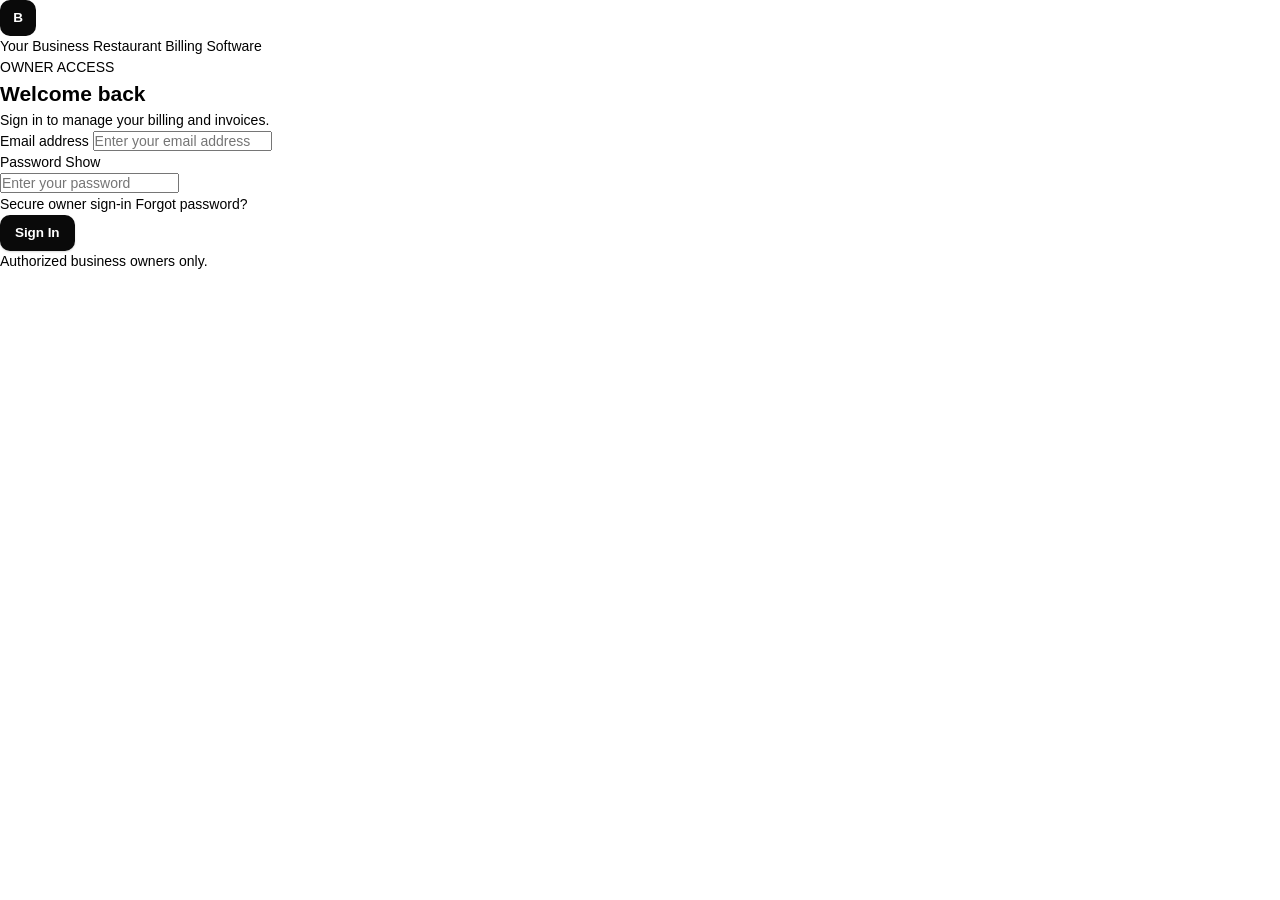
==== commit 9a2540d2: "Update index.html" ====
--- a/index.html
+++ b/index.html
@@ -1,916 +1,180 @@
-
 <!DOCTYPE html>
 <html lang="en">
 <head>
   <meta charset="UTF-8">
   <meta name="viewport" content="width=device-width, initial-scale=1.0">
   <meta name="theme-color" content="#ffffff">
+  <meta name="robots" content="noindex, nofollow">
 
-  <title>Dashboard | Restaurant Billing</title>
+  <title>Owner Login | Restaurant Billing Software</title>
 
-  <link rel="preconnect" href="https://fonts.googleapis.com">
-  <link rel="preconnect" href="https://fonts.gstatic.com" crossorigin>
-
-  <link
-    href="https://fonts.googleapis.com/css2?family=Inter:wght@400;500;600;700;800&display=swap"
-    rel="stylesheet"
+  <meta
+    name="description"
+    content="Secure owner login for Restaurant Billing Software."
   >
 
   <link rel="stylesheet" href="style.css">
 </head>
 
-<body>
-<div class="app">
+<body class="auth-page">
 
-  <!-- SIDEBAR -->
-  <aside class="sidebar" id="sidebar">
+  <main class="auth-shell">
 
-    <div class="brand">
-      <div class="brand-mark">B</div>
+    <section class="auth-panel" aria-labelledby="loginHeading">
 
-      <div class="brand-text">
-        <h1><span class="ph">[Business Name]</span></h1>
-        <span><span class="ph">[Tagline]</span></span>
-      </div>
-    </div>
+      <!-- Business Branding -->
+      <header class="auth-header">
+        <a
+          class="auth-brand-strip"
+          href="index.html"
+          aria-label="Restaurant Billing Software login"
+        >
+          <span class="brand-mark" id="businessBrandMark" aria-hidden="true">B</span>
 
-    <div class="nav-section">Main</div>
+          <span class="brand-copy">
+            <span
+              class="brand-name"
+              id="businessName"
+              data-business-name
+            >Your Business</span>
 
-    <a class="nav-item active" aria-current="page" href="index.html">
-      <svg viewBox="0 0 24 24" fill="none" stroke="currentColor"
-        stroke-width="2" stroke-linecap="round" stroke-linejoin="round">
-        <rect x="3" y="3" width="7" height="9" rx="1.5"/>
-        <rect x="14" y="3" width="7" height="5" rx="1.5"/>
-        <rect x="14" y="12" width="7" height="9" rx="1.5"/>
-        <rect x="3" y="16" width="7" height="5" rx="1.5"/>
-      </svg>
-      Dashboard
-    </a>
+            <span
+              class="brand-description"
+              id="businessTagline"
+              data-business-tagline
+            >Restaurant Billing Software</span>
+          </span>
+        </a>
+      </header>
 
-    <a class="nav-item" href="new-invoice.html">
-      <svg viewBox="0 0 24 24" fill="none" stroke="currentColor"
-        stroke-width="2" stroke-linecap="round" stroke-linejoin="round">
-        <path d="M12 5v14M5 12h14"/>
-      </svg>
-      New Invoice
-    </a>
+      <!-- Login Content -->
+      <div class="auth-content">
 
-    <a class="nav-item" href="invoices.html">
-      <svg viewBox="0 0 24 24" fill="none" stroke="currentColor"
-        stroke-width="2" stroke-linecap="round" stroke-linejoin="round">
-        <path d="M14 2H6a2 2 0 0 0-2 2v16a2 2 0 0 0 2 2h12a2 2 0 0 0 2-2V8z"/>
-        <path d="M14 2v6h6"/>
-      </svg>
-      Invoices
-    </a>
+        <div class="auth-intro">
+          <p class="section-eyebrow">OWNER ACCESS</p>
 
-    <a class="nav-item" href="reports.html">
-      <svg viewBox="0 0 24 24" fill="none" stroke="currentColor"
-        stroke-width="2" stroke-linecap="round" stroke-linejoin="round">
-        <path d="M3 3v18h18"/>
-        <path d="M7 14l4-4 3 3 5-6"/>
-      </svg>
-      Reports
-    </a>
+          <h1 id="loginHeading">Welcome back</h1>
 
-    <div class="nav-section">Manage</div>
-
-    <a class="nav-item" href="products.html">
-      <svg viewBox="0 0 24 24" fill="none" stroke="currentColor"
-        stroke-width="2" stroke-linecap="round" stroke-linejoin="round">
-        <path d="M20 7l-8-4-8 4 8 4 8-4z"/>
-        <path d="M4 7v10l8 4 8-4V7"/>
-      </svg>
-      Products
-    </a>
-
-    <a class="nav-item" href="categories.html">
-      <svg viewBox="0 0 24 24" fill="none" stroke="currentColor"
-        stroke-width="2" stroke-linecap="round" stroke-linejoin="round">
-        <path d="M3 7h18M3 12h18M3 17h12"/>
-      </svg>
-      Categories
-    </a>
-
-    <a class="nav-item" href="settings.html">
-      <svg viewBox="0 0 24 24" fill="none" stroke="currentColor"
-        stroke-width="2" stroke-linecap="round" stroke-linejoin="round">
-        <circle cx="12" cy="12" r="3"/>
-        <path d="M19.4 15a1.65 1.65 0 0 0 .33 1.82l.06.06a2 2 0 1 1-2.83 2.83l-.06-.06a1.65 1.65 0 0 0-1.82-.33 1.65 1.65 0 0 0-1 1.51V21a2 2 0 1 1-4 0v-.09a1.65 1.65 0 0 0-1-1.51 1.65 1.65 0 0 0-1.82.33l-.06.06a2 2 0 1 1-2.83-2.83l.06-.06a1.65 1.65 0 0 0 .33-1.82 1.65 1.65 0 0 0-1.51-1H3a2 2 0 1 1 0-4h.09a1.65 1.65 0 0 0 1.51-1 1.65 1.65 0 0 0-.33-1.82l-.06-.06a2 2 0 1 1 2.83-2.83l.06.06a1.65 1.65 0 0 0 1.82.33h.09a1.65 1.65 0 0 0 1-1.51V3a2 2 0 1 1 4 0v.09a1.65 1.65 0 0 0 1 1.51 1.65 1.65 0 0 0 1.82-.33l.06-.06a2 2 0 1 1 2.83 2.83l.06.06a1.65 1.65 0 0 0-.33 1.82v.09a1.65 1.65 0 0 0 1.51 1H21a2 2 0 1 1 0 4h-.09a1.65 1.65 0 0 0-1.51 1z"/>
-      </svg>
-      Settings
-    </a>
-
-    <div class="sidebar-footer">
-      <div class="target-card">
-        <div class="label">Today's Target</div>
-
-        <div class="value">
-          <span class="ph">[Amount]</span>
-        </div>
-
-        <div class="target-track">
-          <div class="target-fill"></div>
-        </div>
-
-        <div class="target-meta">
-          <span><span class="ph">[%]</span> achieved</span>
-          <span><span class="ph">[Left]</span></span>
-        </div>
-      </div>
-    </div>
-
-  </aside>
-
-  <div class="overlay" id="overlay"></div>
-
-  <!-- MAIN -->
-  <div class="main">
-
-    <!-- TOPBAR -->
-    <header class="topbar">
-
-      <button
-        class="menu-btn"
-        id="menuBtn"
-        type="button"
-        aria-label="Open menu"
-      >
-        <svg viewBox="0 0 24 24" fill="none" stroke="currentColor"
-          stroke-width="2" stroke-linecap="round">
-          <path d="M3 6h18M3 12h18M3 18h18"/>
-        </svg>
-      </button>
-
-      <div class="crumbs">
-        <span>Main</span>
-        <span class="sep">/</span>
-        <span class="current">Dashboard</span>
-      </div>
-
-      <div class="topbar-right">
-
-        <button class="btn-icon" type="button" aria-label="Notifications">
-          <svg viewBox="0 0 24 24" fill="none" stroke="currentColor"
-            stroke-width="2" stroke-linecap="round" stroke-linejoin="round">
-            <path d="M18 8A6 6 0 0 0 6 8c0 7-3 9-3 9h18s-3-2-3-9"/>
-            <path d="M13.7 21a2 2 0 0 1-3.4 0"/>
-          </svg>
-        </button>
-
-        <button class="profile" type="button">
-          <div>
-            <div class="name"><span class="ph">[Owner Name]</span></div>
-            <div class="role"><span class="ph">[Role]</span></div>
-          </div>
-
-          <div class="avatar">O</div>
-        </button>
-
-      </div>
-    </header>
-
-    <!-- PAGE CONTENT -->
-    <main class="content">
-
-      <!-- PAGE HEADING -->
-      <section class="page-head">
-        <div>
-          <h2>Dashboard</h2>
-          <p>Sales performance, reports, and business insights at a glance.</p>
-        </div>
-
-        <div class="page-actions">
-
-          <button class="btn btn-outline" type="button" id="dashboardDateFilter">
-            <svg viewBox="0 0 24 24" fill="none" stroke="currentColor"
-              stroke-width="2" stroke-linecap="round" stroke-linejoin="round">
-              <rect x="3" y="4" width="18" height="18" rx="2"/>
-              <path d="M16 2v4M8 2v4M3 10h18"/>
-            </svg>
-            This Week
-          </button>
-
-          <button class="btn btn-soft" type="button" id="exportDashboardBtn">
-            <svg viewBox="0 0 24 24" fill="none" stroke="currentColor"
-              stroke-width="2" stroke-linecap="round" stroke-linejoin="round">
-              <path d="M21 15v4a2 2 0 0 1-2 2H5a2 2 0 0 1-2-2v-4"/>
-              <path d="M7 10l5 5 5-5M12 15V3"/>
-            </svg>
-            Export
-          </button>
-
-          <a class="btn btn-primary" href="new-invoice.html">
-            <svg viewBox="0 0 24 24" fill="none" stroke="currentColor"
-              stroke-width="2" stroke-linecap="round" stroke-linejoin="round">
-              <path d="M12 5v14M5 12h14"/>
-            </svg>
-            New Invoice
-          </a>
-
-        </div>
-      </section>
-
-      <!-- KPI CARDS -->
-      <section class="kpis">
-
-        <div class="kpi">
-          <div class="kpi-top">
-
-            <div class="kpi-icon">
-              <svg viewBox="0 0 24 24" fill="none" stroke="currentColor"
-                stroke-width="2" stroke-linecap="round" stroke-linejoin="round">
-                <path d="M12 1v22M17 5H9.5a3.5 3.5 0 0 0 0 7h5a3.5 3.5 0 0 1 0 7H6"/>
-              </svg>
-            </div>
-
-            <span class="kpi-trend up" id="revenueTrend">
-              <span class="ph">[Trend]</span>
-            </span>
-          </div>
-
-          <div class="kpi-label">Today's Revenue</div>
-          <div class="kpi-value"><span class="ph">[Revenue]</span></div>
-          <div class="kpi-sub">Today's saved invoice revenue</div>
-        </div>
-
-        <div class="kpi">
-          <div class="kpi-top">
-
-            <div class="kpi-icon">
-              <svg viewBox="0 0 24 24" fill="none" stroke="currentColor"
-                stroke-width="2" stroke-linecap="round" stroke-linejoin="round">
-                <path d="M14 2H6a2 2 0 0 0-2 2v16a2 2 0 0 0 2 2h12a2 2 0 0 0 2-2V8z"/>
-                <path d="M14 2v6h6M8 13h8M8 17h5"/>
-              </svg>
-            </div>
-
-            <span class="kpi-trend up" id="invoiceTrend">
-              <span class="ph">[Trend]</span>
-            </span>
-          </div>
-
-          <div class="kpi-label">Invoices Today</div>
-          <div class="kpi-value"><span class="ph">[Count]</span></div>
-          <div class="kpi-sub">
-            <span class="ph">[Generated]</span> generated ·
-            <span class="ph">[Cancelled]</span> cancelled
-          </div>
-        </div>
-
-        <div class="kpi">
-          <div class="kpi-top">
-
-            <div class="kpi-icon">
-              <svg viewBox="0 0 24 24" fill="none" stroke="currentColor"
-                stroke-width="2" stroke-linecap="round" stroke-linejoin="round">
-                <path d="M3 3v18h18"/>
-                <path d="M18 9l-5 5-3-3-4 4"/>
-              </svg>
-            </div>
-
-            <span class="kpi-trend flat">
-              Calculated
-            </span>
-          </div>
-
-          <div class="kpi-label">Average Bill Value</div>
-          <div class="kpi-value"><span class="ph">[Average]</span></div>
-          <div class="kpi-sub">Based on today's saved invoices</div>
-        </div>
-
-        <div class="kpi">
-          <div class="kpi-top">
-
-            <div class="kpi-icon">
-              <svg viewBox="0 0 24 24" fill="none" stroke="currentColor"
-                stroke-width="2" stroke-linecap="round" stroke-linejoin="round">
-                <circle cx="12" cy="12" r="9"/>
-                <path d="M12 7v5l3 2"/>
-              </svg>
-            </div>
-
-            <span class="kpi-trend flat">Current</span>
-          </div>
-
-          <div class="kpi-label">Pending Drafts</div>
-          <div class="kpi-value"><span class="ph">[Drafts]</span></div>
-          <div class="kpi-sub">Invoices currently marked as drafts</div>
-        </div>
-
-      </section>
-
-      <!-- WEEKLY SALES AND PAYMENT SPLIT -->
-      <section class="row-2">
-
-        <div class="card">
-          <div class="card-head">
-            <div>
-              <h3>Weekly Sales Trend</h3>
-              <p>Revenue over the current and previous week</p>
-            </div>
-
-            <div class="chart-legend">
-              <span class="legend-dot cur"><i></i> This week</span>
-              <span class="legend-dot prev"><i></i> Last week</span>
-            </div>
-          </div>
-
-          <div class="card-body">
-            <div class="chart">
-
-              <div class="chart-grid">
-                <span></span>
-                <span></span>
-                <span></span>
-                <span></span>
-              </div>
-
-              <div class="chart-col">
-                <div class="chart-bars">
-                  <div class="bar" data-tip="Mon"></div>
-                  <div class="bar prev" data-tip="Mon"></div>
-                </div>
-                <div class="chart-day">Mon</div>
-              </div>
-
-              <div class="chart-col">
-                <div class="chart-bars">
-                  <div class="bar" data-tip="Tue"></div>
-                  <div class="bar prev" data-tip="Tue"></div>
-                </div>
-                <div class="chart-day">Tue</div>
-              </div>
-
-              <div class="chart-col">
-                <div class="chart-bars">
-                  <div class="bar" data-tip="Wed"></div>
-                  <div class="bar prev" data-tip="Wed"></div>
-                </div>
-                <div class="chart-day">Wed</div>
-              </div>
-
-              <div class="chart-col">
-                <div class="chart-bars">
-                  <div class="bar" data-tip="Thu"></div>
-                  <div class="bar prev" data-tip="Thu"></div>
-                </div>
-                <div class="chart-day">Thu</div>
-              </div>
-
-              <div class="chart-col">
-                <div class="chart-bars">
-                  <div class="bar" data-tip="Fri"></div>
-                  <div class="bar prev" data-tip="Fri"></div>
-                </div>
-                <div class="chart-day">Fri</div>
-              </div>
-
-              <div class="chart-col">
-                <div class="chart-bars">
-                  <div class="bar" data-tip="Sat"></div>
-                  <div class="bar prev" data-tip="Sat"></div>
-                </div>
-                <div class="chart-day">Sat</div>
-              </div>
-
-              <div class="chart-col">
-                <div class="chart-bars">
-                  <div class="bar" data-tip="Sun"></div>
-                  <div class="bar prev" data-tip="Sun"></div>
-                </div>
-                <div class="chart-day">Sun</div>
-              </div>
-
-            </div>
-          </div>
-        </div>
-
-        <div class="card">
-          <div class="card-head">
-            <div>
-              <h3>Payment Split</h3>
-              <p>Today's recorded collection</p>
-            </div>
-          </div>
-
-          <div class="card-body">
-
-            <div class="split-bar">
-              <div class="split-seg s1" style="width:0%"></div>
-              <div class="split-seg s2" style="width:0%"></div>
-            </div>
-
-            <div class="split-legend">
-
-              <div class="split-legend-item">
-                <div class="sl-left">
-                  <span class="sl-dot s1"></span>
-                  <span class="sl-name">UPI</span>
-                </div>
-                <span class="sl-val"><span class="ph">[UPI Amount]</span></span>
-              </div>
-
-              <div class="split-legend-item">
-                <div class="sl-left">
-                  <span class="sl-dot s2"></span>
-                  <span class="sl-name">Cash</span>
-                </div>
-                <span class="sl-val"><span class="ph">[Cash Amount]</span></span>
-              </div>
-
-            </div>
-          </div>
-        </div>
-
-      </section>
-
-      <!-- PERFORMANCE REPORT -->
-      <section class="report-hero">
-
-        <div class="rh-text">
-          <h3>Performance Report</h3>
-          <p>
-            Monthly summary ·
-            <span class="ph">[Month Year]</span>
+          <p class="auth-description">
+            Sign in to manage your billing and invoices.
           </p>
         </div>
 
-        <div class="rh-stats">
+        <form
+          id="loginForm"
+          class="auth-form"
+          method="post"
+          novalidate
+        >
 
-          <div class="rh-stat">
-            <div class="rs-label">Total Sales</div>
-            <div class="rs-value"><span class="ph">[Sales]</span></div>
+          <!-- Email -->
+          <div class="form-field">
+            <label for="loginEmail">Email address</label>
+
+            <input
+              type="email"
+              id="loginEmail"
+              name="email"
+              placeholder="Enter your email address"
+              autocomplete="username"
+              inputmode="email"
+              autocapitalize="none"
+              spellcheck="false"
+              required
+            >
           </div>
 
-          <div class="rh-stat">
-            <div class="rs-label">Orders</div>
-            <div class="rs-value"><span class="ph">[Orders]</span></div>
-          </div>
+          <!-- Password -->
+          <div class="form-field">
+            <div class="field-heading">
+              <label for="loginPassword">Password</label>
 
-          <div class="rh-stat">
-            <div class="rs-label">Growth</div>
-            <div class="rs-value"><span class="ph">[Growth]</span></div>
-          </div>
-
-        </div>
-      </section>
-
-      <!-- REPORTS AND ANALYTICS -->
-      <section class="row-3">
-
-        <!-- MONTHLY TREND -->
-        <div class="card">
-          <div class="card-head">
-            <div>
-              <h3>Monthly Trend</h3>
-              <p>Last 6 months revenue</p>
-            </div>
-          </div>
-
-          <div class="card-body">
-            <div class="cat-list">
-
-              <div class="cat-item">
-                <div class="cat-row">
-                  <span class="cat-name">—</span>
-                  <span class="cat-val"><span class="ph">[Amount]</span></span>
-                </div>
-                <div class="cat-track">
-                  <div class="cat-fill" style="width:0%"></div>
-                </div>
-              </div>
-
-              <div class="cat-item">
-                <div class="cat-row">
-                  <span class="cat-name">—</span>
-                  <span class="cat-val"><span class="ph">[Amount]</span></span>
-                </div>
-                <div class="cat-track">
-                  <div class="cat-fill" style="width:0%"></div>
-                </div>
-              </div>
-
-              <div class="cat-item">
-                <div class="cat-row">
-                  <span class="cat-name">—</span>
-                  <span class="cat-val"><span class="ph">[Amount]</span></span>
-                </div>
-                <div class="cat-track">
-                  <div class="cat-fill" style="width:0%"></div>
-                </div>
-              </div>
-
-              <div class="cat-item">
-                <div class="cat-row">
-                  <span class="cat-name">—</span>
-                  <span class="cat-val"><span class="ph">[Amount]</span></span>
-                </div>
-                <div class="cat-track">
-                  <div class="cat-fill" style="width:0%"></div>
-                </div>
-              </div>
-
-              <div class="cat-item">
-                <div class="cat-row">
-                  <span class="cat-name">—</span>
-                  <span class="cat-val"><span class="ph">[Amount]</span></span>
-                </div>
-                <div class="cat-track">
-                  <div class="cat-fill" style="width:0%"></div>
-                </div>
-              </div>
-
-              <div class="cat-item">
-                <div class="cat-row">
-                  <span class="cat-name">—</span>
-                  <span class="cat-val"><span class="ph">[Amount]</span></span>
-                </div>
-                <div class="cat-track">
-                  <div class="cat-fill" style="width:0%"></div>
-                </div>
-              </div>
-
-            </div>
-          </div>
-        </div>
-
-        <!-- TOP CATEGORIES -->
-        <div class="card">
-          <div class="card-head">
-            <div>
-              <h3>Top Categories</h3>
-              <p>By sales this month</p>
-            </div>
-          </div>
-
-          <div class="card-body">
-            <div class="cat-list">
-
-              <div class="cat-item">
-                <div class="cat-row">
-                  <span class="cat-name">—</span>
-                  <span class="cat-val"><span class="ph">[Amount]</span></span>
-                </div>
-                <div class="cat-track">
-                  <div class="cat-fill" style="width:0%"></div>
-                </div>
-              </div>
-
-              <div class="cat-item">
-                <div class="cat-row">
-                  <span class="cat-name">—</span>
-                  <span class="cat-val"><span class="ph">[Amount]</span></span>
-                </div>
-                <div class="cat-track">
-                  <div class="cat-fill" style="width:0%"></div>
-                </div>
-              </div>
-
-              <div class="cat-item">
-                <div class="cat-row">
-                  <span class="cat-name">—</span>
-                  <span class="cat-val"><span class="ph">[Amount]</span></span>
-                </div>
-                <div class="cat-track">
-                  <div class="cat-fill" style="width:0%"></div>
-                </div>
-              </div>
-
-              <div class="cat-item">
-                <div class="cat-row">
-                  <span class="cat-name">—</span>
-                  <span class="cat-val"><span class="ph">[Amount]</span></span>
-                </div>
-                <div class="cat-track">
-                  <div class="cat-fill" style="width:0%"></div>
-                </div>
-              </div>
-
-              <div class="cat-item">
-                <div class="cat-row">
-                  <span class="cat-name">—</span>
-                  <span class="cat-val"><span class="ph">[Amount]</span></span>
-                </div>
-                <div class="cat-track">
-                  <div class="cat-fill" style="width:0%"></div>
-                </div>
-              </div>
-
-            </div>
-          </div>
-        </div>
-
-        <!-- KEY METRICS -->
-        <div class="card">
-          <div class="card-head">
-            <div>
-              <h3>Key Metrics</h3>
-              <p>Calculated from saved records</p>
-            </div>
-          </div>
-
-          <div class="card-body">
-            <div class="metric-grid" style="grid-template-columns:1fr;">
-
-              <div class="metric">
-                <div class="metric-label">Top Category Share</div>
-                <div class="metric-value"><span class="ph">[Percentage]</span></div>
-                <div class="metric-delta">Of recorded item revenue</div>
-              </div>
-
-              <div class="metric">
-                <div class="metric-label">UPI Share</div>
-                <div class="metric-value"><span class="ph">[Percentage]</span></div>
-                <div class="metric-delta">Of recorded cash and UPI collection</div>
-              </div>
-
-              <div class="metric">
-                <div class="metric-label">Peak Hour</div>
-                <div class="metric-value"><span class="ph">[Time]</span></div>
-                <div class="metric-delta">Based on invoice count</div>
-              </div>
-
-            </div>
-          </div>
-        </div>
-
-      </section>
-
-      <!-- HOURLY HEATMAP AND TOP PRODUCTS -->
-      <section class="row-2">
-
-        <div class="card">
-          <div class="card-head">
-
-            <div>
-              <h3>Hourly Sales Heatmap</h3>
-              <p>Saved invoices by hour today</p>
-            </div>
-
-            <div class="report-tabs">
-              <button class="report-tab active" type="button" aria-pressed="true">
-                Today
-              </button>
-
-              <button class="report-tab" type="button" aria-pressed="false">
-                Week
+              <button
+                type="button"
+                class="text-button"
+                id="togglePassword"
+                aria-controls="loginPassword"
+                aria-pressed="false"
+              >
+                Show
               </button>
             </div>
 
+            <input
+              type="password"
+              id="loginPassword"
+              name="password"
+              placeholder="Enter your password"
+              autocomplete="current-password"
+              required
+            >
           </div>
 
-          <div class="card-body">
+          <!-- Account Actions -->
+          <div class="auth-options">
+            <span class="security-note">
+              Secure owner sign-in
+            </span>
 
-            <div class="hourly">
-              <div class="hour-cell" title="8 AM">8</div>
-              <div class="hour-cell" title="9 AM">9</div>
-              <div class="hour-cell" title="10 AM">10</div>
-              <div class="hour-cell" title="11 AM">11</div>
-              <div class="hour-cell" title="12 PM">12</div>
-              <div class="hour-cell" title="1 PM">1</div>
-              <div class="hour-cell" title="2 PM">2</div>
-              <div class="hour-cell" title="3 PM">3</div>
-              <div class="hour-cell" title="4 PM">4</div>
-              <div class="hour-cell" title="5 PM">5</div>
-              <div class="hour-cell" title="6 PM">6</div>
-              <div class="hour-cell" title="7 PM">7</div>
-            </div>
-
-            <div class="hour-labels">
-              <span>8</span><span>9</span><span>10</span><span>11</span>
-              <span>12</span><span>1</span><span>2</span><span>3</span>
-              <span>4</span><span>5</span><span>6</span><span>7</span>
-            </div>
-
-            <div style="margin-top:var(--space-4);padding-top:var(--space-4);border-top:1px dashed var(--border);display:flex;justify-content:space-between;align-items:center;font-size:var(--fs-xs);color:var(--text-muted);">
-              <span>Peak: <strong style="color:var(--text);"><span class="ph">[Hour]</span></strong></span>
-              <span>Slow: <strong style="color:var(--text);"><span class="ph">[Hour]</span></strong></span>
-            </div>
-
-          </div>
-        </div>
-
-        <!-- TOP SELLING PRODUCTS -->
-        <div class="card">
-          <div class="card-head">
-            <div>
-              <h3>Top Selling Products</h3>
-              <p>Based on saved invoice items</p>
-            </div>
+            <button
+              type="button"
+              class="text-button"
+              id="forgotPasswordBtn"
+            >
+              Forgot password?
+            </button>
           </div>
 
-          <div class="card-body">
-            <div class="prod-list">
+          <!-- Submit -->
+          <button
+            type="submit"
+            class="btn btn-primary auth-submit"
+            id="loginSubmitBtn"
+          >
+            <span class="button-label">Sign In</span>
+          </button>
 
-              <div class="prod-item">
-                <div class="prod-rank top">1</div>
-                <div class="prod-info">
-                  <div class="p-name">
-                    <span><span class="ph">[Product Name]</span></span>
-                    <span><span class="ph">[Quantity]</span> sold</span>
-                  </div>
-                  <div class="prod-track"><div class="prod-fill" style="width:0%"></div></div>
-                </div>
-              </div>
+          <!-- Dynamic Feedback -->
+          <div
+            class="form-message"
+            id="loginMessage"
+            role="status"
+            aria-live="polite"
+            aria-atomic="true"
+          ></div>
 
-              <div class="prod-item">
-                <div class="prod-rank top">2</div>
-                <div class="prod-info">
-                  <div class="p-name">
-                    <span><span class="ph">[Product Name]</span></span>
-                    <span><span class="ph">[Quantity]</span> sold</span>
-                  </div>
-                  <div class="prod-track"><div class="prod-fill" style="width:0%"></div></div>
-                </div>
-              </div>
+        </form>
 
-              <div class="prod-item">
-                <div class="prod-rank top">3</div>
-                <div class="prod-info">
-                  <div class="p-name">
-                    <span><span class="ph">[Product Name]</span></span>
-                    <span><span class="ph">[Quantity]</span> sold</span>
-                  </div>
-                  <div class="prod-track"><div class="prod-fill" style="width:0%"></div></div>
-                </div>
-              </div>
+        <!-- Authentication / Configuration Status -->
+        <p
+          class="auth-system-status"
+          id="authSystemStatus"
+          role="status"
+          aria-live="polite"
+        ></p>
 
-              <div class="prod-item">
-                <div class="prod-rank">4</div>
-                <div class="prod-info">
-                  <div class="p-name">
-                    <span><span class="ph">[Product Name]</span></span>
-                    <span><span class="ph">[Quantity]</span> sold</span>
-                  </div>
-                  <div class="prod-track"><div class="prod-fill" style="width:0%"></div></div>
-                </div>
-              </div>
+      </div>
 
-              <div class="prod-item">
-                <div class="prod-rank">5</div>
-                <div class="prod-info">
-                  <div class="p-name">
-                    <span><span class="ph">[Product Name]</span></span>
-                    <span><span class="ph">[Quantity]</span> sold</span>
-                  </div>
-                  <div class="prod-track"><div class="prod-fill" style="width:0%"></div></div>
-                </div>
-              </div>
-
-            </div>
-          </div>
-        </div>
-
-      </section>
-
-      <!-- WEEKLY COMPARISON AND CUSTOMER INSIGHTS -->
-      <section class="row-2-even">
-
-        <div class="card">
-          <div class="card-head">
-            <div>
-              <h3>This Week vs Last Week</h3>
-              <p>Recorded revenue comparison</p>
-            </div>
-          </div>
-
-          <div class="card-body">
-            <div class="metric-grid">
-
-              <div class="metric">
-                <div class="metric-label">This Week</div>
-                <div class="metric-value"><span class="ph">[Amount]</span></div>
-                <div class="metric-delta">Current week</div>
-              </div>
-
-              <div class="metric">
-                <div class="metric-label">Last Week</div>
-                <div class="metric-value"><span class="ph">[Amount]</span></div>
-                <div class="metric-delta">Previous week</div>
-              </div>
-
-            </div>
-          </div>
-        </div>
-
-        <div class="card">
-          <div class="card-head">
-            <div>
-              <h3>Customer Insight</h3>
-              <p>Unique names vs returning names in invoice records</p>
-            </div>
-          </div>
-
-          <div class="card-body">
-
-            <div class="split-bar">
-              <div class="split-seg s1" style="width:0%"></div>
-              <div class="split-seg s3" style="width:0%"></div>
-            </div>
-
-            <div class="split-legend">
-
-              <div class="split-legend-item">
-                <div class="sl-left">
-                  <span class="sl-dot s1"></span>
-                  <span class="sl-name">Returning</span>
-                </div>
-                <span class="sl-val"><span class="ph">[Customers]</span></span>
-              </div>
-
-              <div class="split-legend-item">
-                <div class="sl-left">
-                  <span class="sl-dot s3"></span>
-                  <span class="sl-name">New</span>
-                </div>
-                <span class="sl-val"><span class="ph">[Customers]</span></span>
-              </div>
-
-            </div>
-          </div>
-        </div>
-
-      </section>
-
-      <!-- RECENT INVOICES -->
-      <section class="card">
-
-        <div class="card-head">
-          <div>
-            <h3>Recent Invoices</h3>
-            <p>Latest invoices saved in the database</p>
-          </div>
-
-          <a class="btn btn-outline btn-sm" href="invoices.html">
-            View all
-            <svg viewBox="0 0 24 24" fill="none" stroke="currentColor"
-              stroke-width="2" stroke-linecap="round" stroke-linejoin="round">
-              <path d="M5 12h14M13 6l6 6-6 6"/>
-            </svg>
-          </a>
-        </div>
-
-        <div class="table-wrap">
-
-          <table class="inv-table">
-            <thead>
-              <tr>
-                <th>Invoice</th>
-                <th>Customer</th>
-                <th>Date</th>
-                <th style="text-align:right;">Amount</th>
-                <th>Status</th>
-              </tr>
-            </thead>
-
-            <tbody>
-              <tr>
-                <td colspan="5">Loading saved invoices...</td>
-              </tr>
-            </tbody>
-          </table>
-
-        </div>
-      </section>
-
-      <!-- FOOTER -->
-      <footer class="page-footer">
-
-        <span>
-          <span class="ph">[Business Name]</span> ·
-          <span class="ph">[Version]</span>
-        </span>
-
-        <span>
-          <a href="invoices.html">Invoices</a> ·
-          <a href="reports.html">Reports</a> ·
-          <a href="products.html">Products</a> ·
-          <a href="categories.html">Categories</a> ·
-          <a href="settings.html">Settings</a>
-        </span>
-
+      <!-- Footer -->
+      <footer class="auth-footer">
+        <p>Authorized business owners only.</p>
       </footer>
 
-    </main>
-  </div>
-</div>
+    </section>
 
-<!-- Shared responsive interface -->
-<script src="script.js" defer></script>
+  </main>
 
-<!-- Shared Firebase services: must load before dependent page scripts -->
-<script src="js/firebase-config.js" defer></script>
-<script src="js/auth.js" defer></script>
+  <noscript>
+    <p class="system-message">
+      JavaScript is required to securely sign in.
+      Please enable JavaScript and reload this page.
+    </p>
+  </noscript>
 
-<!-- Page access guard -->
-<script src="js/guard.js" defer></script>
-
-<!-- Logout functionality -->
-<script src="js/logout.js" defer></script>
-
-<!-- Dashboard data and analytics -->
-<script src="js/dashboard.js" defer></script>
+  <!-- Shared and Authentication Scripts -->
+  <script src="js/script.js" defer></script>
+  <script src="js/firebase-config.js" defer></script>
+  <script src="js/auth.js" defer></script>
 
 </body>
 </html>
